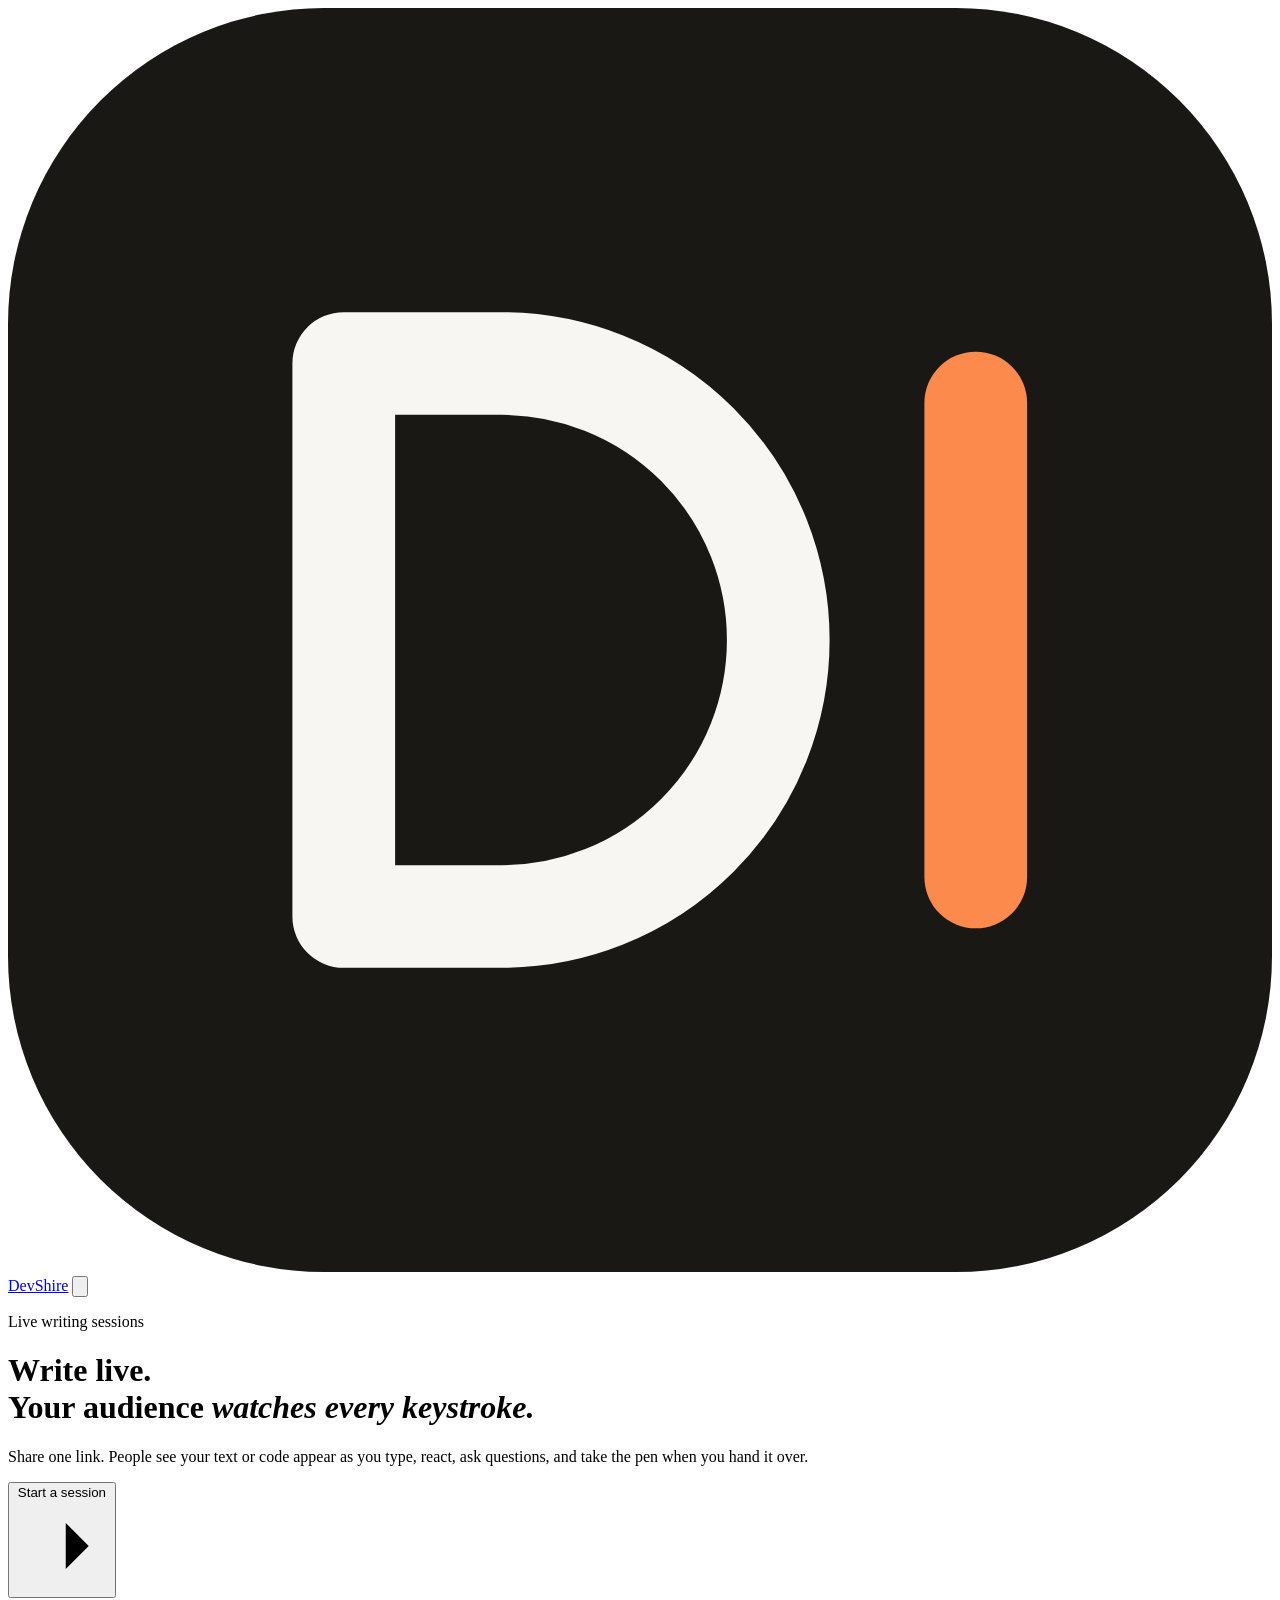
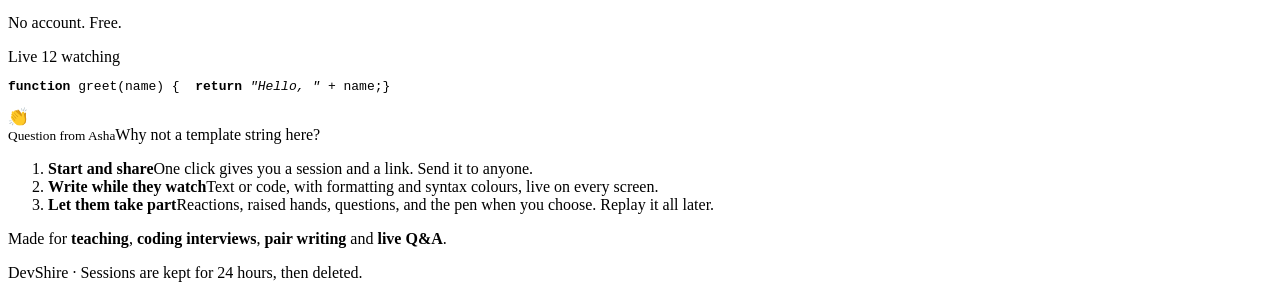
==== web/index.html @ cae8b419 "Add files via upload" ====
<!doctype html>
<html lang="en">
<head>
<meta charset="utf-8">
<meta name="viewport" content="width=device-width, initial-scale=1">
<meta name="description" content="Write live. Your audience watches every keystroke, reacts, asks questions and can take the pen.">
<meta name="google-site-verification" content="9CQpkQwvnSj2ZP2eNPQGcxoqR6ArIhFPujVZ_f4Y324">
<meta name="theme-color" content="#f7f6f2" media="(prefers-color-scheme: light)">
<meta name="theme-color" content="#090c0a" media="(prefers-color-scheme: dark)">
<title>DevShire</title>
<link rel="icon" href="/img/favicon.svg" type="image/svg+xml">
<link rel="stylesheet" href="/css/style.css">
<script src="/js/theme.js"></script>
<script type="module" src="/js/index.js"></script>
</head>
<body class="home">
<header class="bar top">
  <a class="brand" href="/"><svg class="logo" viewBox="0 0 32 32" aria-hidden="true"><rect width="32" height="32" rx="8" fill="#1a1814"/><path d="M8.5 9h4a7 7 0 0 1 0 14h-4z" fill="none" stroke="#f7f6f2" stroke-width="2.6" stroke-linejoin="round"/><path class="caret" d="M24.5 10v12" stroke="#fb8a4c" stroke-width="2.6" stroke-linecap="round"/></svg>DevShire</a>
  <span class="end"><button type="button" id="theme-toggle" class="ghost sm theme-toggle" aria-label="Dark mode" title="Toggle dark mode"><svg class="icon moon" viewBox="0 0 24 24" aria-hidden="true"><path d="M21 12.8A9 9 0 1 1 11.2 3a7 7 0 0 0 9.8 9.8z"/></svg><svg class="icon sun" viewBox="0 0 24 24" aria-hidden="true"><circle cx="12" cy="12" r="4"/><path d="M12 2v2M12 20v2M4.9 4.9l1.4 1.4M17.7 17.7l1.4 1.4M2 12h2M20 12h2M4.9 19.1l1.4-1.4M17.7 6.3l1.4-1.4"/></svg></button></span>
</header>
<main class="hero">
  <div class="hero-grid">
    <div>
      <p class="kicker">Live writing sessions</p>
      <h1>Write live.<br>Your audience <em>watches every keystroke.</em></h1>
      <p class="lead">Share one link. People see your text or code appear as you type, react, ask questions, and take the pen when you hand it over.</p>
      <div class="cta">
        <button type="button" id="start" class="primary big">Start a session
          <svg class="icon" viewBox="0 0 24 24" aria-hidden="true"><path d="M5 12h14M13 6l6 6-6 6"/></svg></button>
        <p class="muted small">No account. Free.</p>
        <p id="error" class="notice" hidden></p>
      </div>
    </div>

    <div class="card demo" aria-hidden="true">
      <div class="doc-head">
        <span class="dots"><i></i><i></i><i></i></span>
        <span class="pill status" data-state="live">Live</span>
        <span class="muted small end">12 watching</span>
      </div>
      <pre class="demo-text"><span class="l1"><b>function</b> greet(name) {</span><span class="l2">  <b>return</b> <i>"Hello, "</i> + name;</span><span class="l3">}</span></pre>
      <span class="demo-react">👏</span>
      <div class="card demo-ask"><small>Question from Asha</small>Why not a template string here?</div>
    </div>
  </div>

  <ol class="steps">
    <li><strong>Start and share</strong><span>One click gives you a session and a link. Send it to anyone.</span></li>
    <li><strong>Write while they watch</strong><span>Text or code, with formatting and syntax colours, live on every screen.</span></li>
    <li><strong>Let them take part</strong><span>Reactions, raised hands, questions, and the pen when you choose. Replay it all later.</span></li>
  </ol>
  <p class="uses">Made for <strong>teaching</strong>, <strong>coding interviews</strong>, <strong>pair writing</strong> and <strong>live Q&amp;A</strong>.</p>
</main>
<footer class="foot">DevShire · Sessions are kept for 24 hours, then deleted.</footer>
</body>
</html>
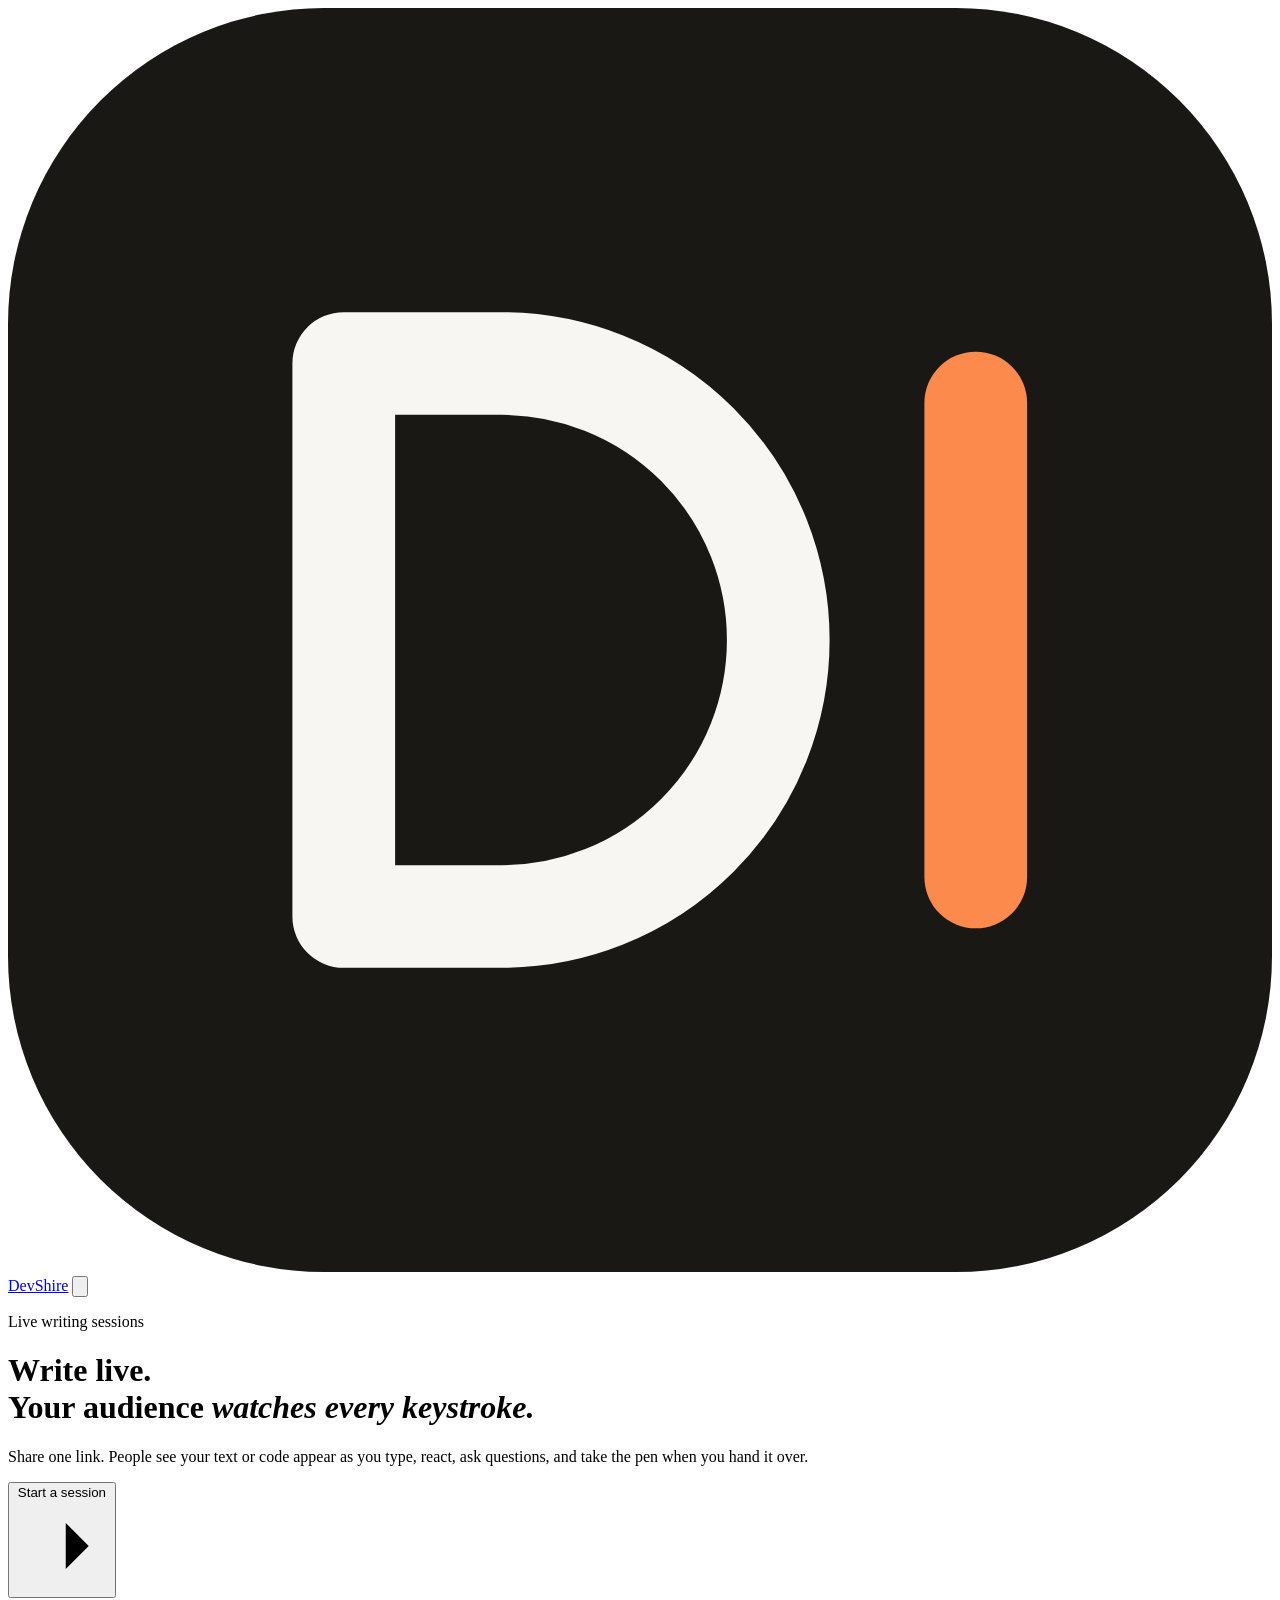
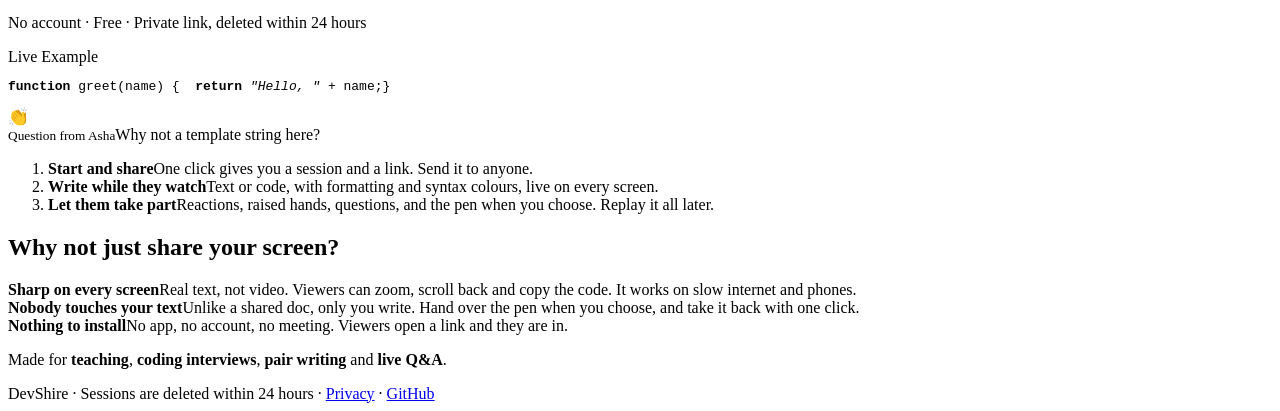
==== commit 1bc2e8ff: "Add files via upload" ====
--- a/web/index.html
+++ b/web/index.html
@@ -3,12 +3,24 @@
 <head>
 <meta charset="utf-8">
 <meta name="viewport" content="width=device-width, initial-scale=1">
-<meta name="description" content="Write live. Your audience watches every keystroke, reacts, asks questions and can take the pen.">
+<meta name="description" content="Share code or text live with one link. Your audience watches every keystroke, reacts, asks questions and can take the pen. Free, no sign-up.">
 <meta name="google-site-verification" content="9CQpkQwvnSj2ZP2eNPQGcxoqR6ArIhFPujVZ_f4Y324">
+<meta name="google-site-verification" content="561VBLpbBo4Ey68nZXJEZkWn-GkQYDpx6lMUKb-U8o8">
 <meta name="theme-color" content="#f7f6f2" media="(prefers-color-scheme: light)">
 <meta name="theme-color" content="#090c0a" media="(prefers-color-scheme: dark)">
-<title>DevShire</title>
-<link rel="icon" href="/img/favicon.svg" type="image/svg+xml">
+<title>DevShire – Live code and text sharing in real time</title>
+<link rel="canonical" href="https://devshire.in/">
+<meta property="og:title" content="DevShire – Live code and text sharing">
+<meta property="og:description" content="Share a link and your audience watches you write code or text live. Free, no sign-up.">
+<meta property="og:url" content="https://devshire.in/">
+<meta property="og:type" content="website">
+<meta property="og:image" content="https://devshire.in/img/og.png">
+<meta property="og:image:width" content="1200">
+<meta property="og:image:height" content="630">
+<meta property="og:image:alt" content="DevShire: Write live. Your audience watches every keystroke.">
+<meta name="twitter:card" content="summary_large_image">
+<script type="application/ld+json">{"@context":"https://schema.org","@type":"WebApplication","name":"DevShire","url":"https://devshire.in/","description":"Share code or text live with one link. Your audience watches every keystroke, reacts, asks questions and can take the pen.","applicationCategory":"DeveloperApplication","operatingSystem":"Any (web browser)","browserRequirements":"Requires JavaScript","isAccessibleForFree":true,"offers":{"@type":"Offer","price":"0","priceCurrency":"USD"}}</script>
+<link rel="icon" href="/img/favicon.svg?v=4" type="image/svg+xml">
 <link rel="stylesheet" href="/css/style.css">
 <script src="/js/theme.js"></script>
 <script type="module" src="/js/index.js"></script>
@@ -27,7 +39,7 @@
       <div class="cta">
         <button type="button" id="start" class="primary big">Start a session
           <svg class="icon" viewBox="0 0 24 24" aria-hidden="true"><path d="M5 12h14M13 6l6 6-6 6"/></svg></button>
-        <p class="muted small">No account. Free.</p>
+        <p class="muted small">No account · Free · Private link, deleted within 24 hours</p>
         <p id="error" class="notice" hidden></p>
       </div>
     </div>
@@ -36,7 +48,7 @@
       <div class="doc-head">
         <span class="dots"><i></i><i></i><i></i></span>
         <span class="pill status" data-state="live">Live</span>
-        <span class="muted small end">12 watching</span>
+        <span class="muted small end">Example</span>
       </div>
       <pre class="demo-text"><span class="l1"><b>function</b> greet(name) {</span><span class="l2">  <b>return</b> <i>"Hello, "</i> + name;</span><span class="l3">}</span></pre>
       <span class="demo-react">👏</span>
@@ -49,8 +61,16 @@
     <li><strong>Write while they watch</strong><span>Text or code, with formatting and syntax colours, live on every screen.</span></li>
     <li><strong>Let them take part</strong><span>Reactions, raised hands, questions, and the pen when you choose. Replay it all later.</span></li>
   </ol>
+  <section class="why" aria-labelledby="why-title">
+    <h2 id="why-title">Why not just share your screen?</h2>
+    <div class="why-grid">
+      <div><strong>Sharp on every screen</strong><span>Real text, not video. Viewers can zoom, scroll back and copy the code. It works on slow internet and phones.</span></div>
+      <div><strong>Nobody touches your text</strong><span>Unlike a shared doc, only you write. Hand over the pen when you choose, and take it back with one click.</span></div>
+      <div><strong>Nothing to install</strong><span>No app, no account, no meeting. Viewers open a link and they are in.</span></div>
+    </div>
+  </section>
   <p class="uses">Made for <strong>teaching</strong>, <strong>coding interviews</strong>, <strong>pair writing</strong> and <strong>live Q&amp;A</strong>.</p>
 </main>
-<footer class="foot">DevShire · Sessions are kept for 24 hours, then deleted.</footer>
+<footer class="foot">DevShire · Sessions are deleted within 24 hours · <a href="/privacy">Privacy</a> · <a href="https://github.com/GaneshBalki/livetype">GitHub</a></footer>
 </body>
 </html>
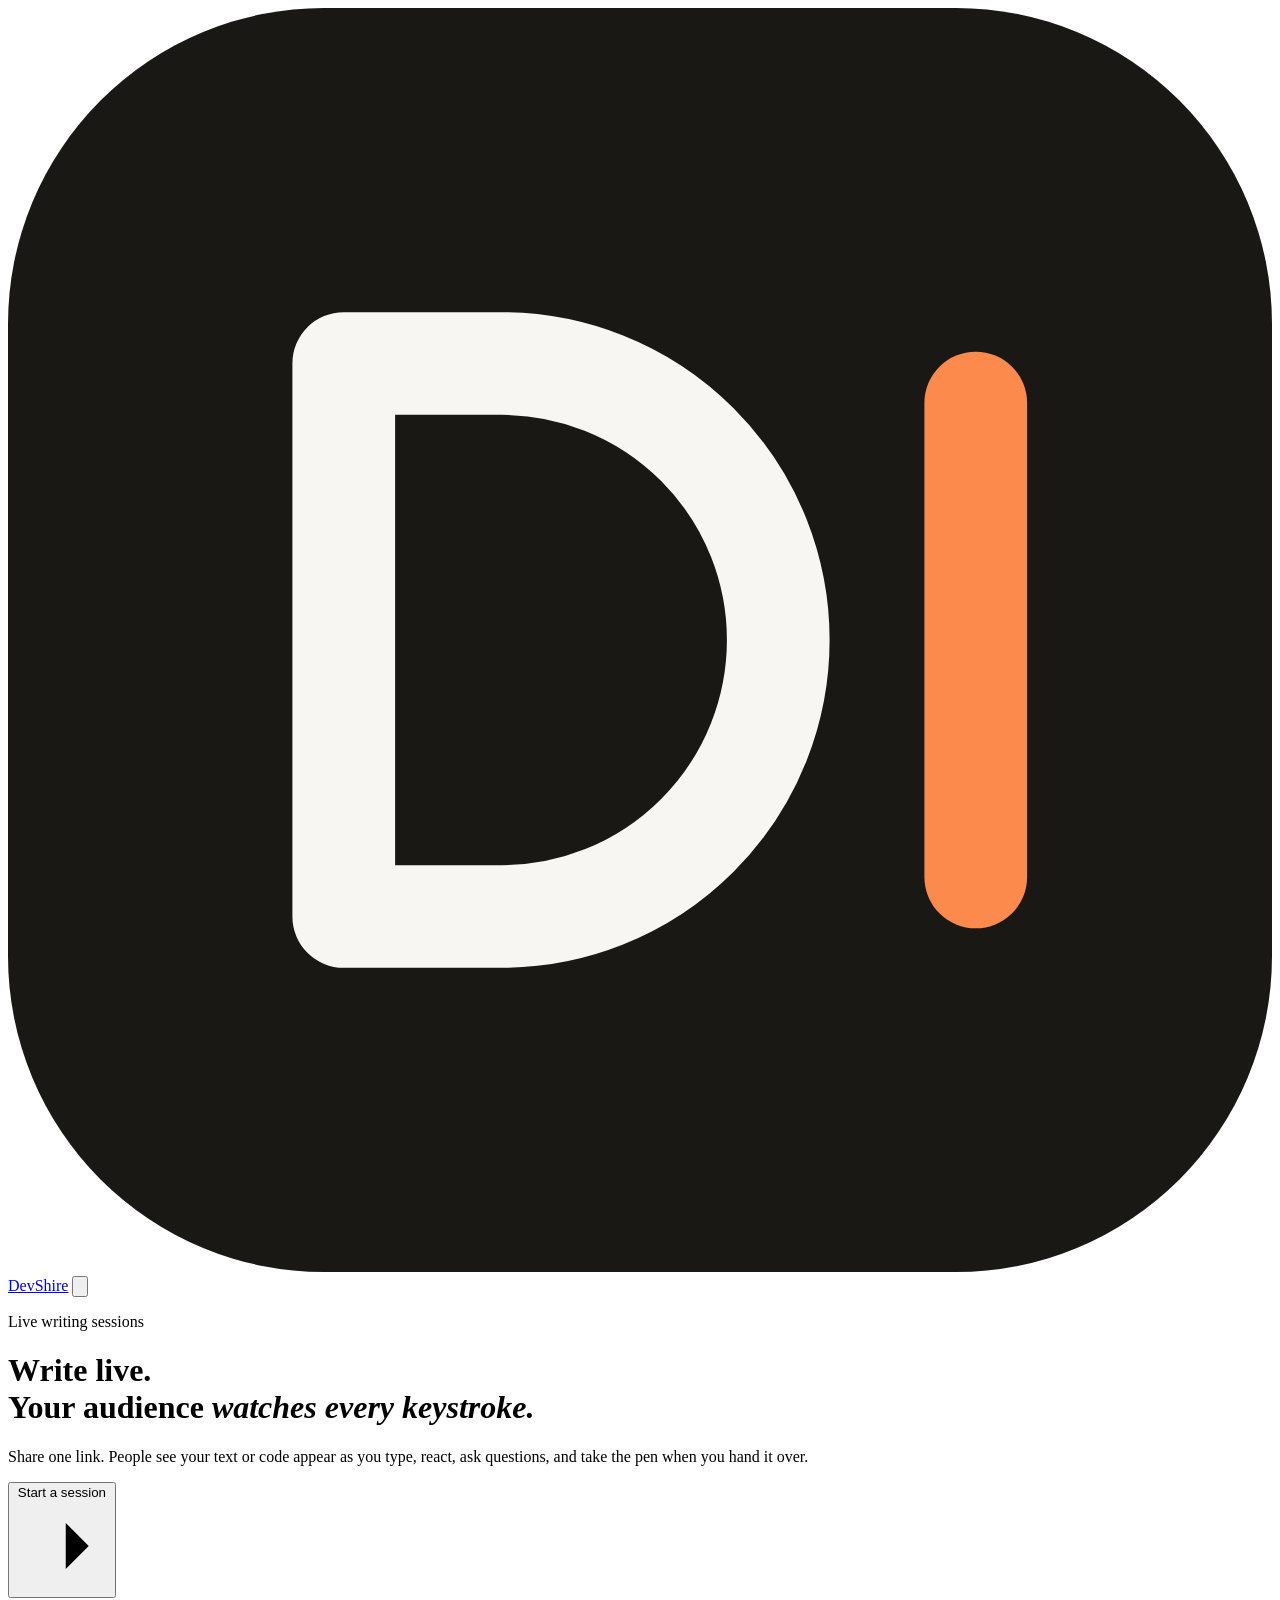
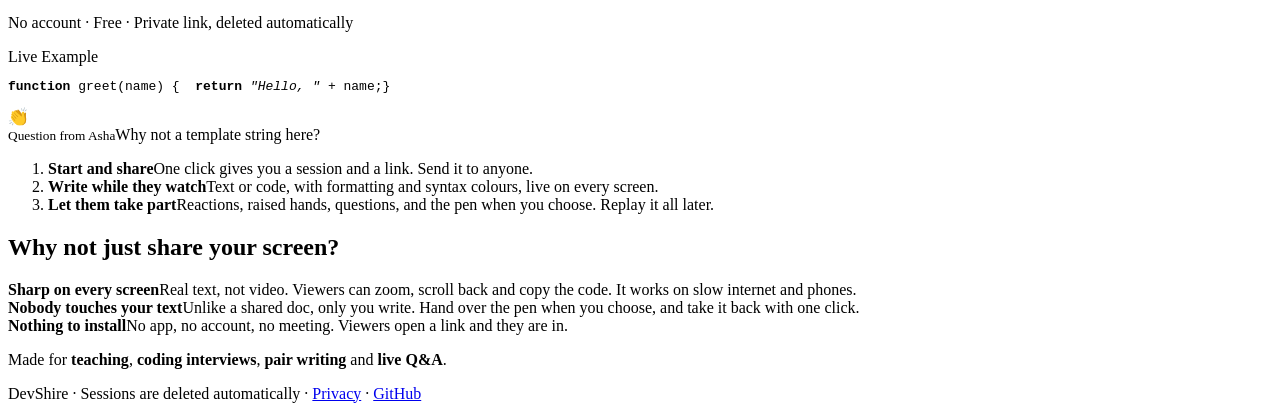
==== commit d6e4d720: "Add files via upload" ====
--- a/web/index.html
+++ b/web/index.html
@@ -39,7 +39,7 @@
       <div class="cta">
         <button type="button" id="start" class="primary big">Start a session
           <svg class="icon" viewBox="0 0 24 24" aria-hidden="true"><path d="M5 12h14M13 6l6 6-6 6"/></svg></button>
-        <p class="muted small">No account · Free · Private link, deleted within 24 hours</p>
+        <p class="muted small">No account · Free · Private link, deleted automatically</p>
         <p id="error" class="notice" hidden></p>
       </div>
     </div>
@@ -71,6 +71,6 @@
   </section>
   <p class="uses">Made for <strong>teaching</strong>, <strong>coding interviews</strong>, <strong>pair writing</strong> and <strong>live Q&amp;A</strong>.</p>
 </main>
-<footer class="foot">DevShire · Sessions are deleted within 24 hours · <a href="/privacy">Privacy</a> · <a href="https://github.com/GaneshBalki/livetype">GitHub</a></footer>
+<footer class="foot">DevShire · Sessions are deleted automatically · <a href="/privacy">Privacy</a> · <a href="https://github.com/GaneshBalki/livetype">GitHub</a></footer>
 </body>
 </html>
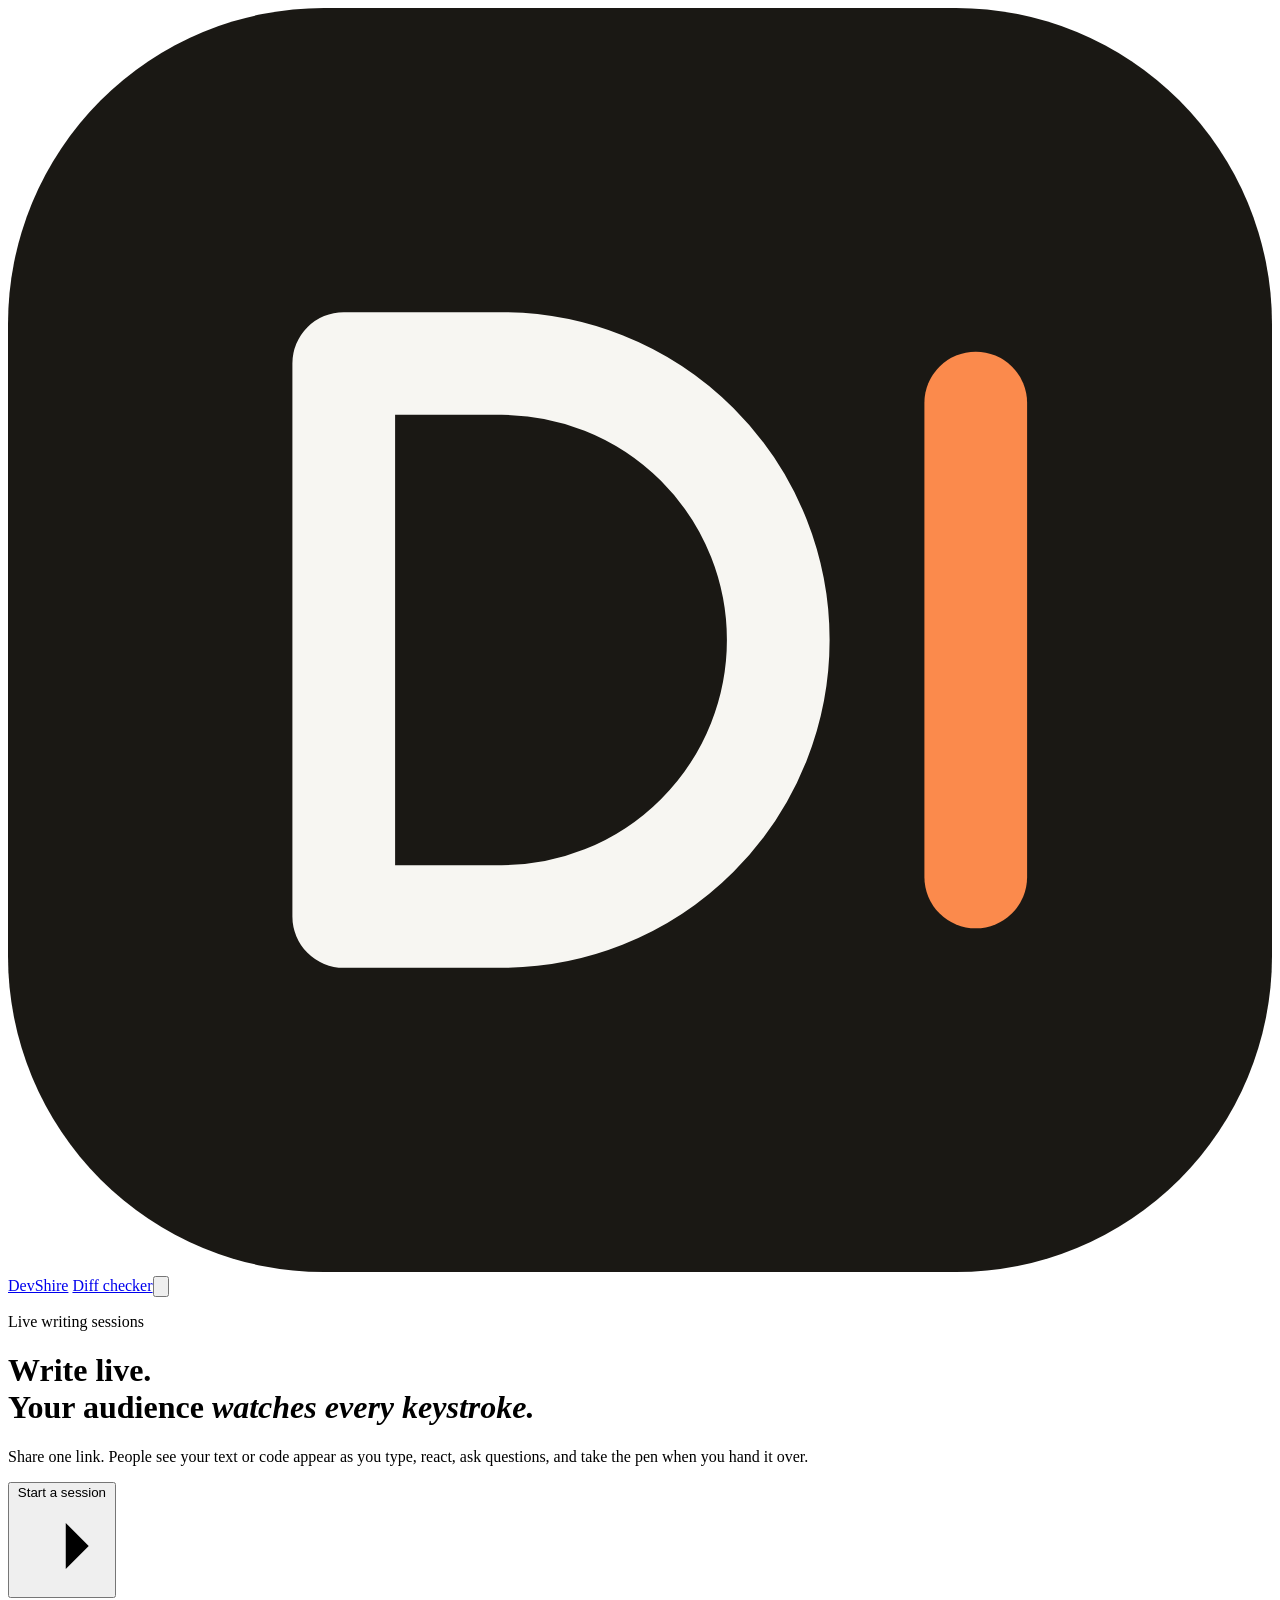
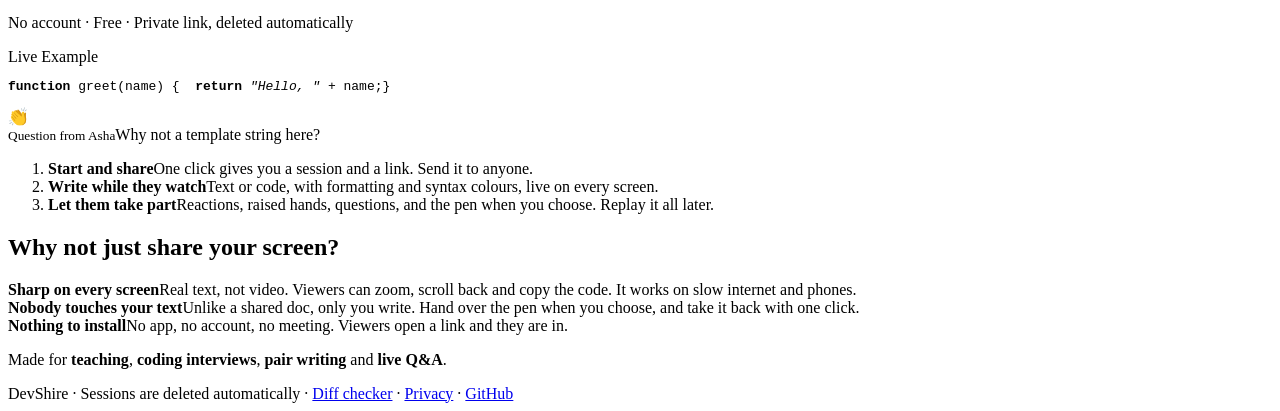
==== commit 458d992b: "Add files via upload" ====
--- a/web/index.html
+++ b/web/index.html
@@ -28,7 +28,7 @@
 <body class="home">
 <header class="bar top">
   <a class="brand" href="/"><svg class="logo" viewBox="0 0 32 32" aria-hidden="true"><rect width="32" height="32" rx="8" fill="#1a1814"/><path d="M8.5 9h4a7 7 0 0 1 0 14h-4z" fill="none" stroke="#f7f6f2" stroke-width="2.6" stroke-linejoin="round"/><path class="caret" d="M24.5 10v12" stroke="#fb8a4c" stroke-width="2.6" stroke-linecap="round"/></svg>DevShire</a>
-  <span class="end"><button type="button" id="theme-toggle" class="ghost sm theme-toggle" aria-label="Dark mode" title="Toggle dark mode"><svg class="icon moon" viewBox="0 0 24 24" aria-hidden="true"><path d="M21 12.8A9 9 0 1 1 11.2 3a7 7 0 0 0 9.8 9.8z"/></svg><svg class="icon sun" viewBox="0 0 24 24" aria-hidden="true"><circle cx="12" cy="12" r="4"/><path d="M12 2v2M12 20v2M4.9 4.9l1.4 1.4M17.7 17.7l1.4 1.4M2 12h2M20 12h2M4.9 19.1l1.4-1.4M17.7 6.3l1.4-1.4"/></svg></button></span>
+  <span class="end"><a class="nav-link" href="/diff">Diff checker</a><button type="button" id="theme-toggle" class="ghost sm theme-toggle" aria-label="Dark mode" title="Toggle dark mode"><svg class="icon moon" viewBox="0 0 24 24" aria-hidden="true"><path d="M21 12.8A9 9 0 1 1 11.2 3a7 7 0 0 0 9.8 9.8z"/></svg><svg class="icon sun" viewBox="0 0 24 24" aria-hidden="true"><circle cx="12" cy="12" r="4"/><path d="M12 2v2M12 20v2M4.9 4.9l1.4 1.4M17.7 17.7l1.4 1.4M2 12h2M20 12h2M4.9 19.1l1.4-1.4M17.7 6.3l1.4-1.4"/></svg></button></span>
 </header>
 <main class="hero">
   <div class="hero-grid">
@@ -71,6 +71,6 @@
   </section>
   <p class="uses">Made for <strong>teaching</strong>, <strong>coding interviews</strong>, <strong>pair writing</strong> and <strong>live Q&amp;A</strong>.</p>
 </main>
-<footer class="foot">DevShire · Sessions are deleted automatically · <a href="/privacy">Privacy</a> · <a href="https://github.com/GaneshBalki/livetype">GitHub</a></footer>
+<footer class="foot">DevShire · Sessions are deleted automatically · <a href="/diff">Diff checker</a> · <a href="/privacy">Privacy</a> · <a href="https://github.com/GaneshBalki/livetype">GitHub</a></footer>
 </body>
 </html>
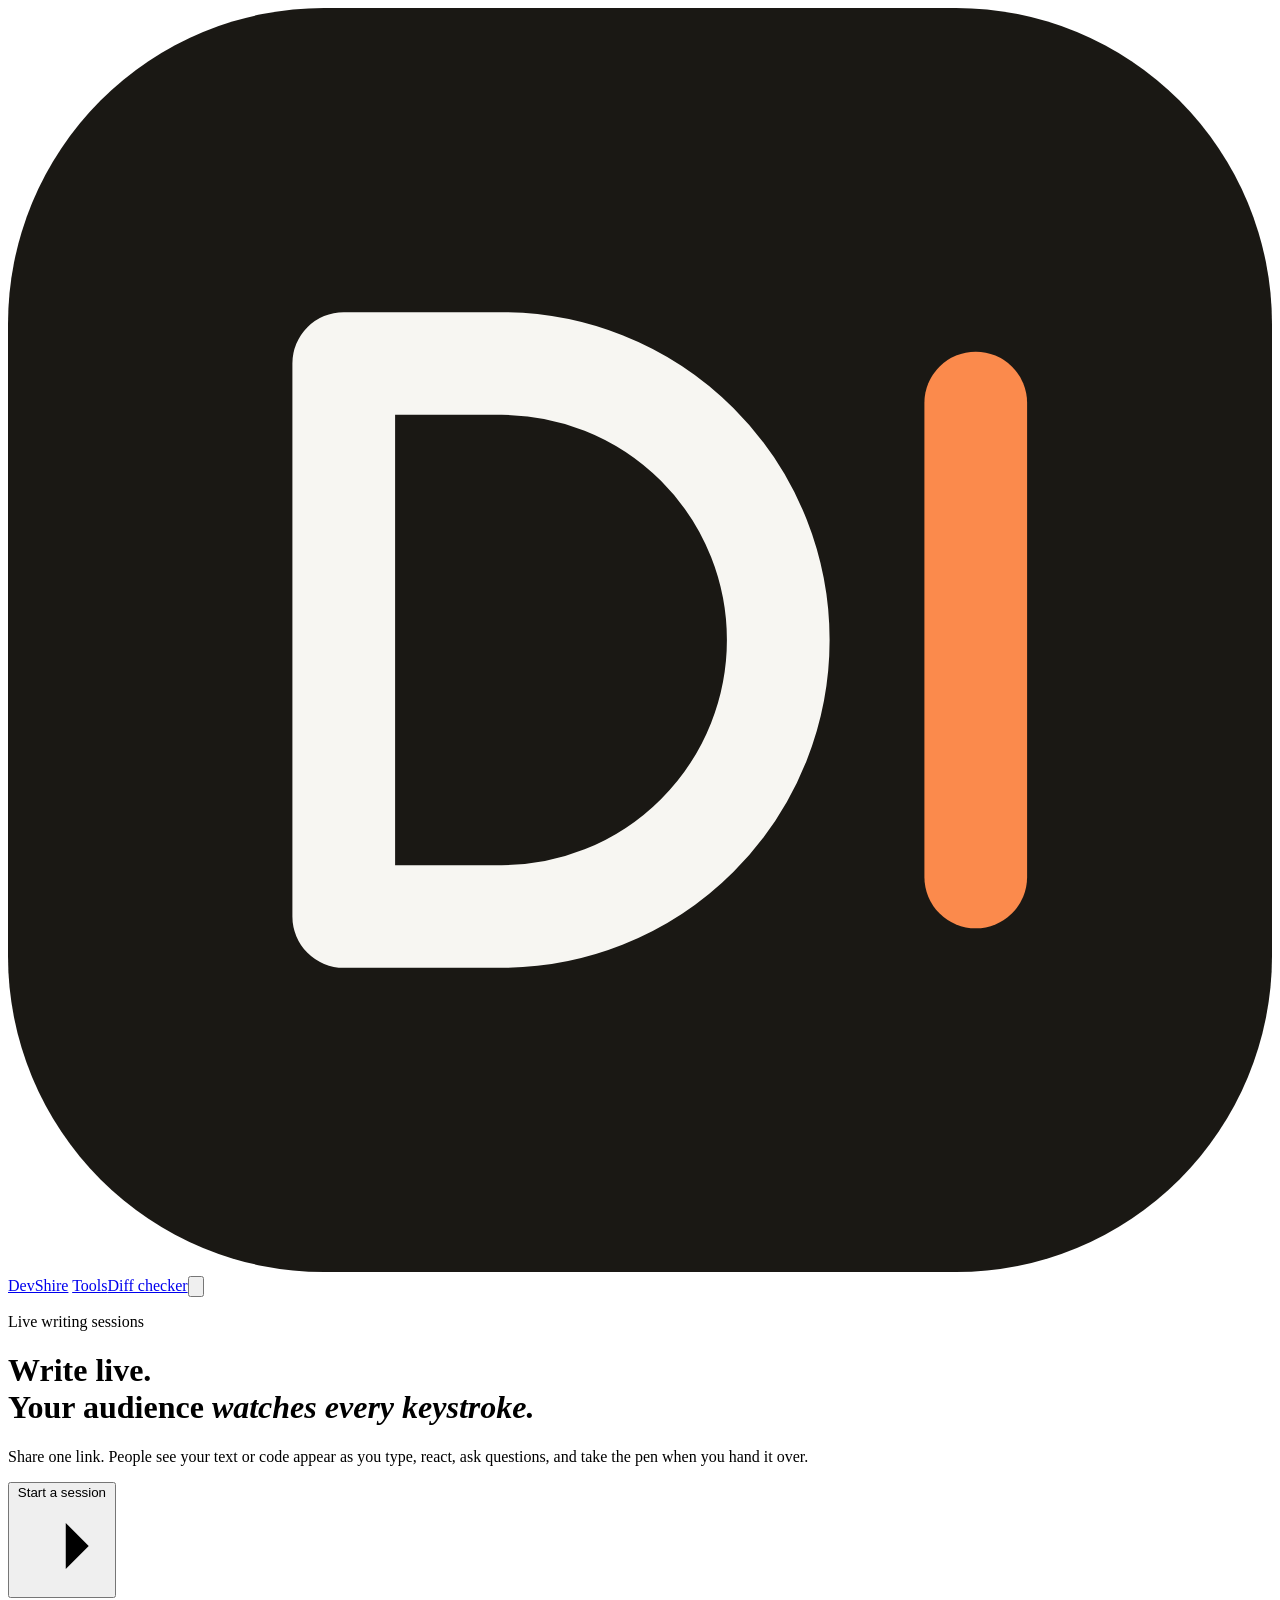
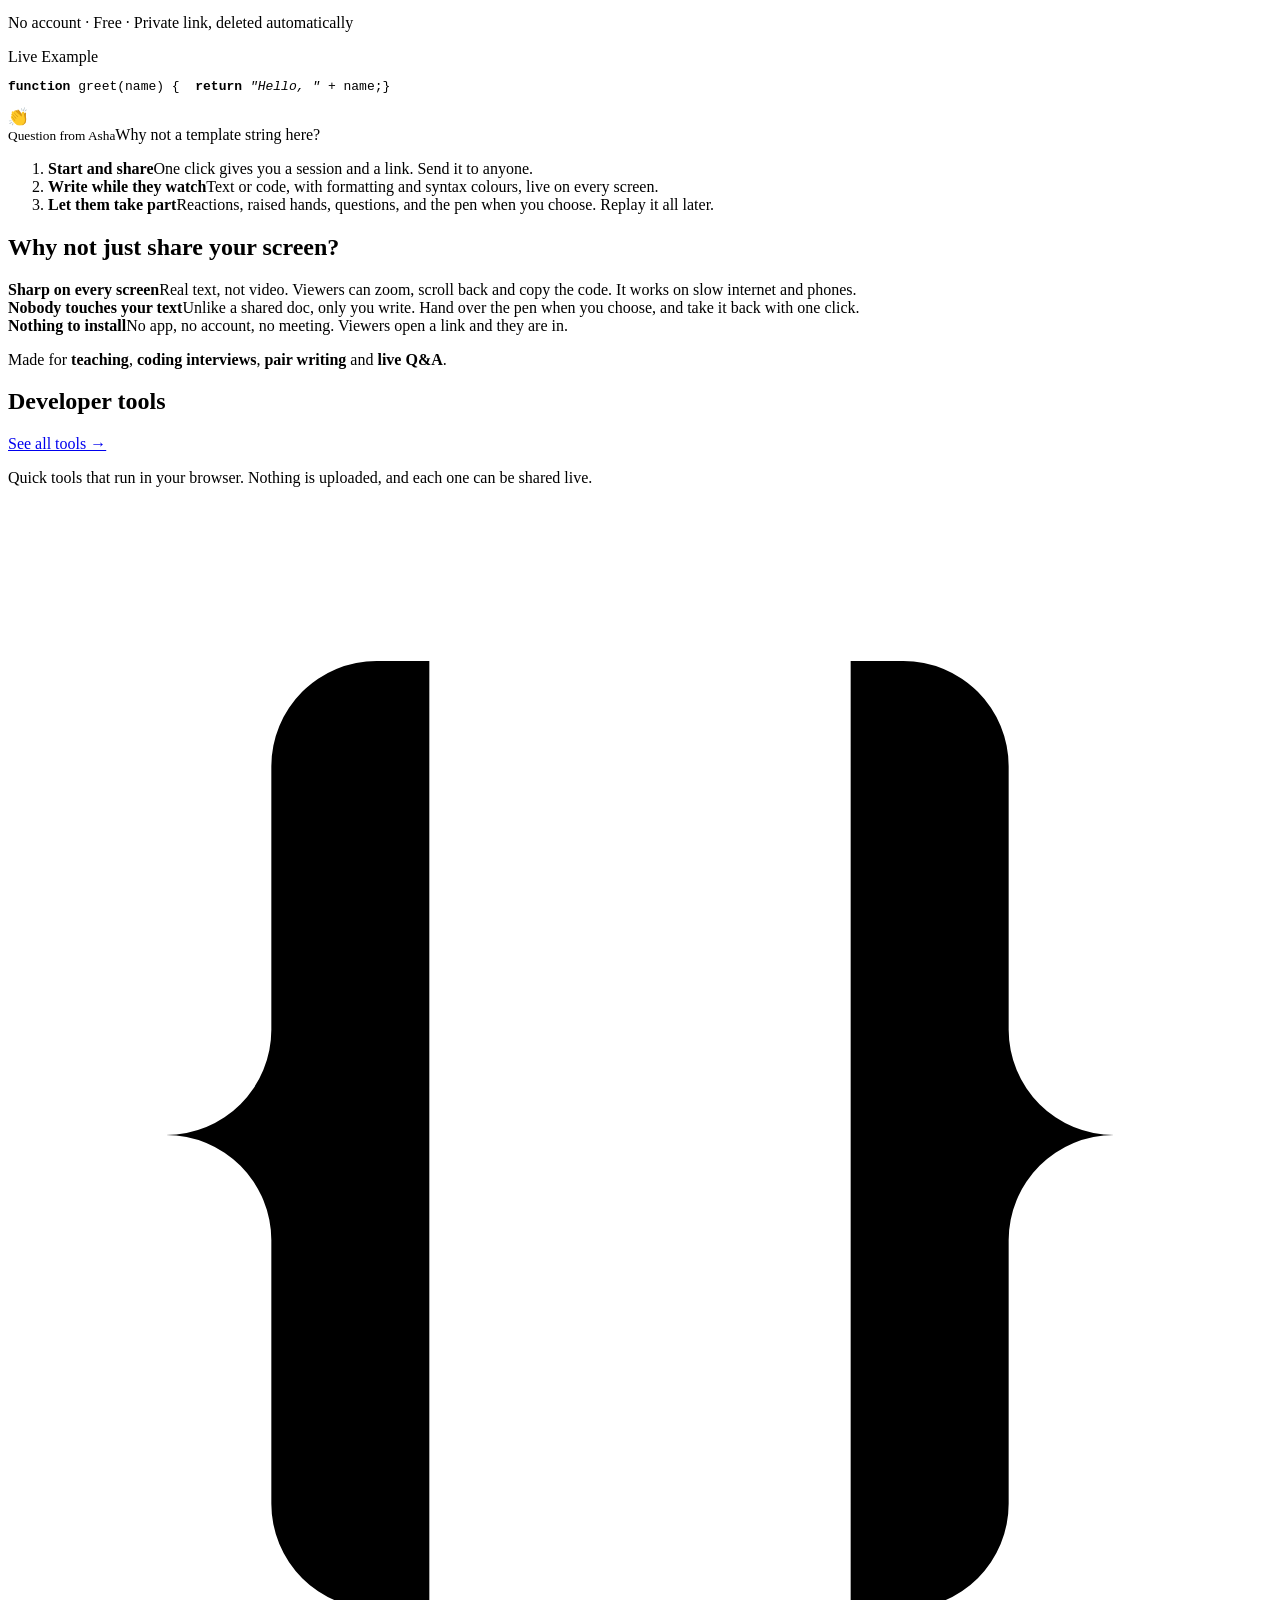
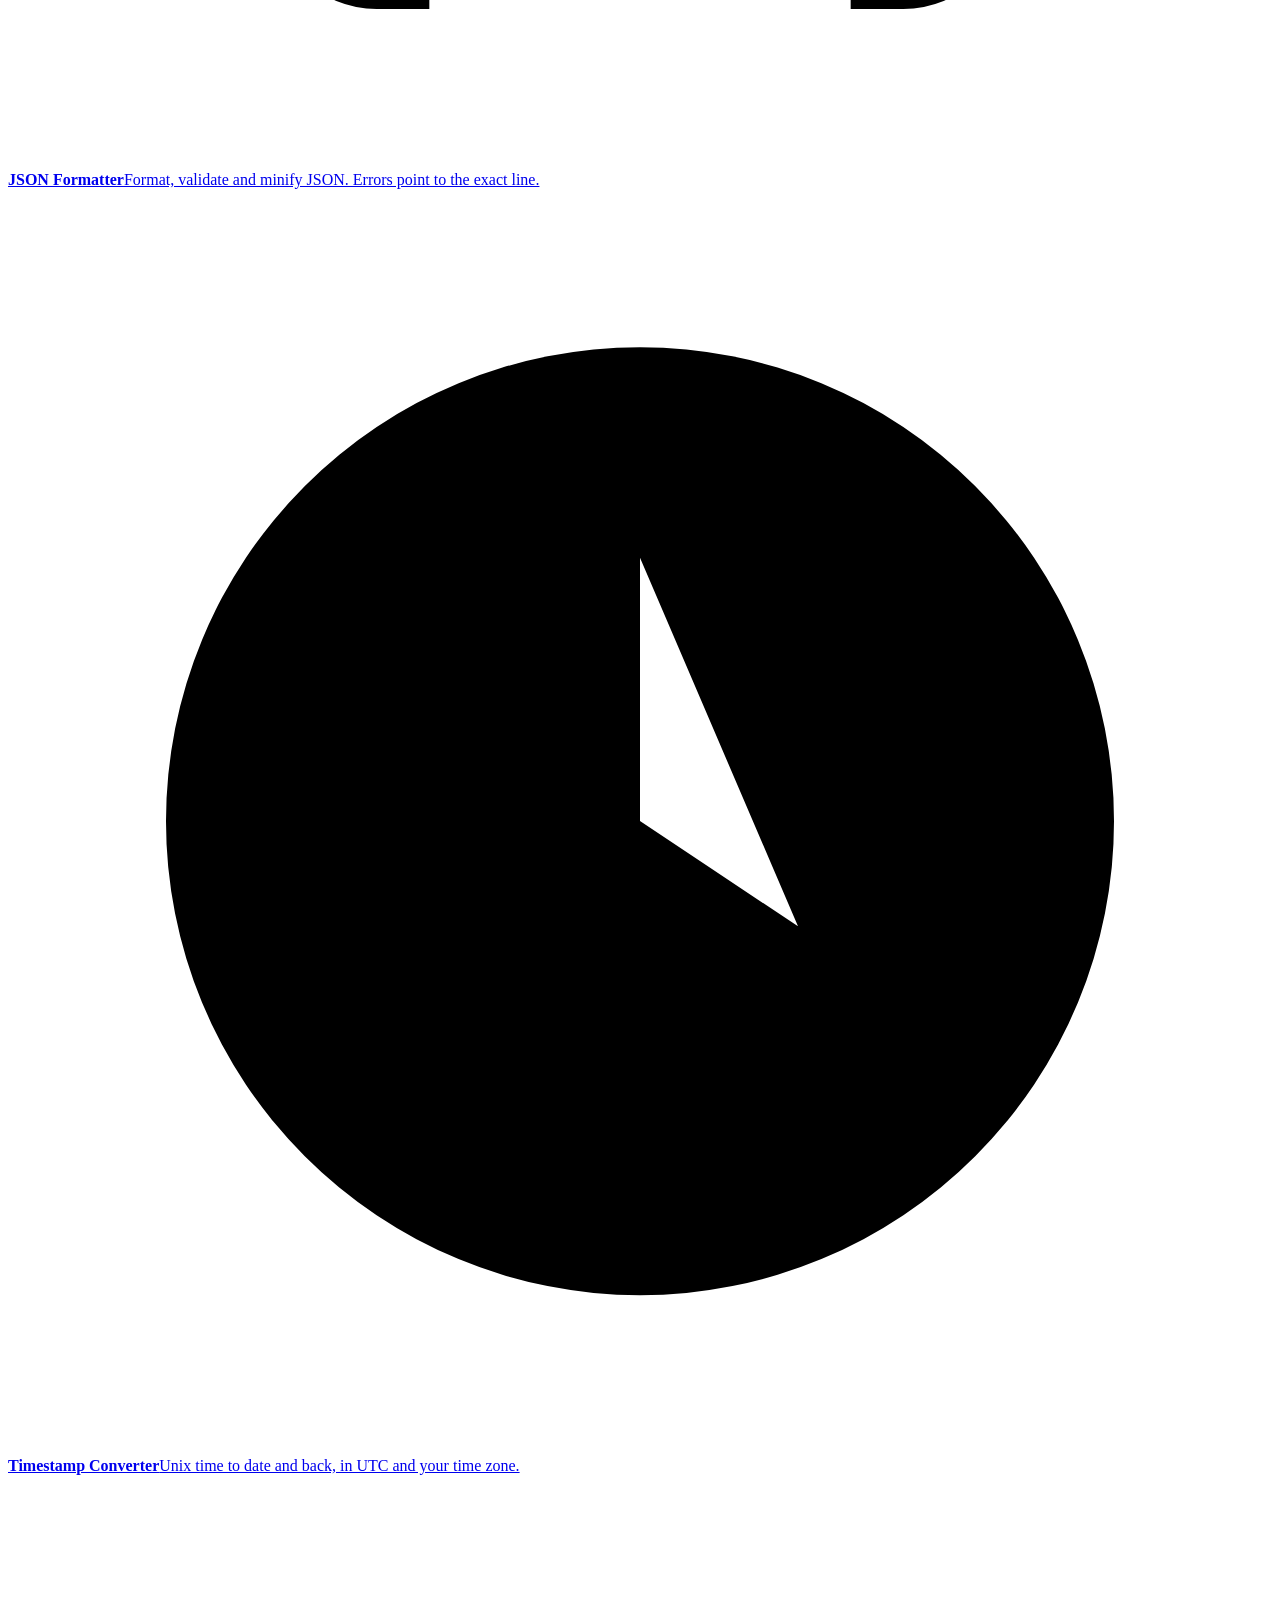
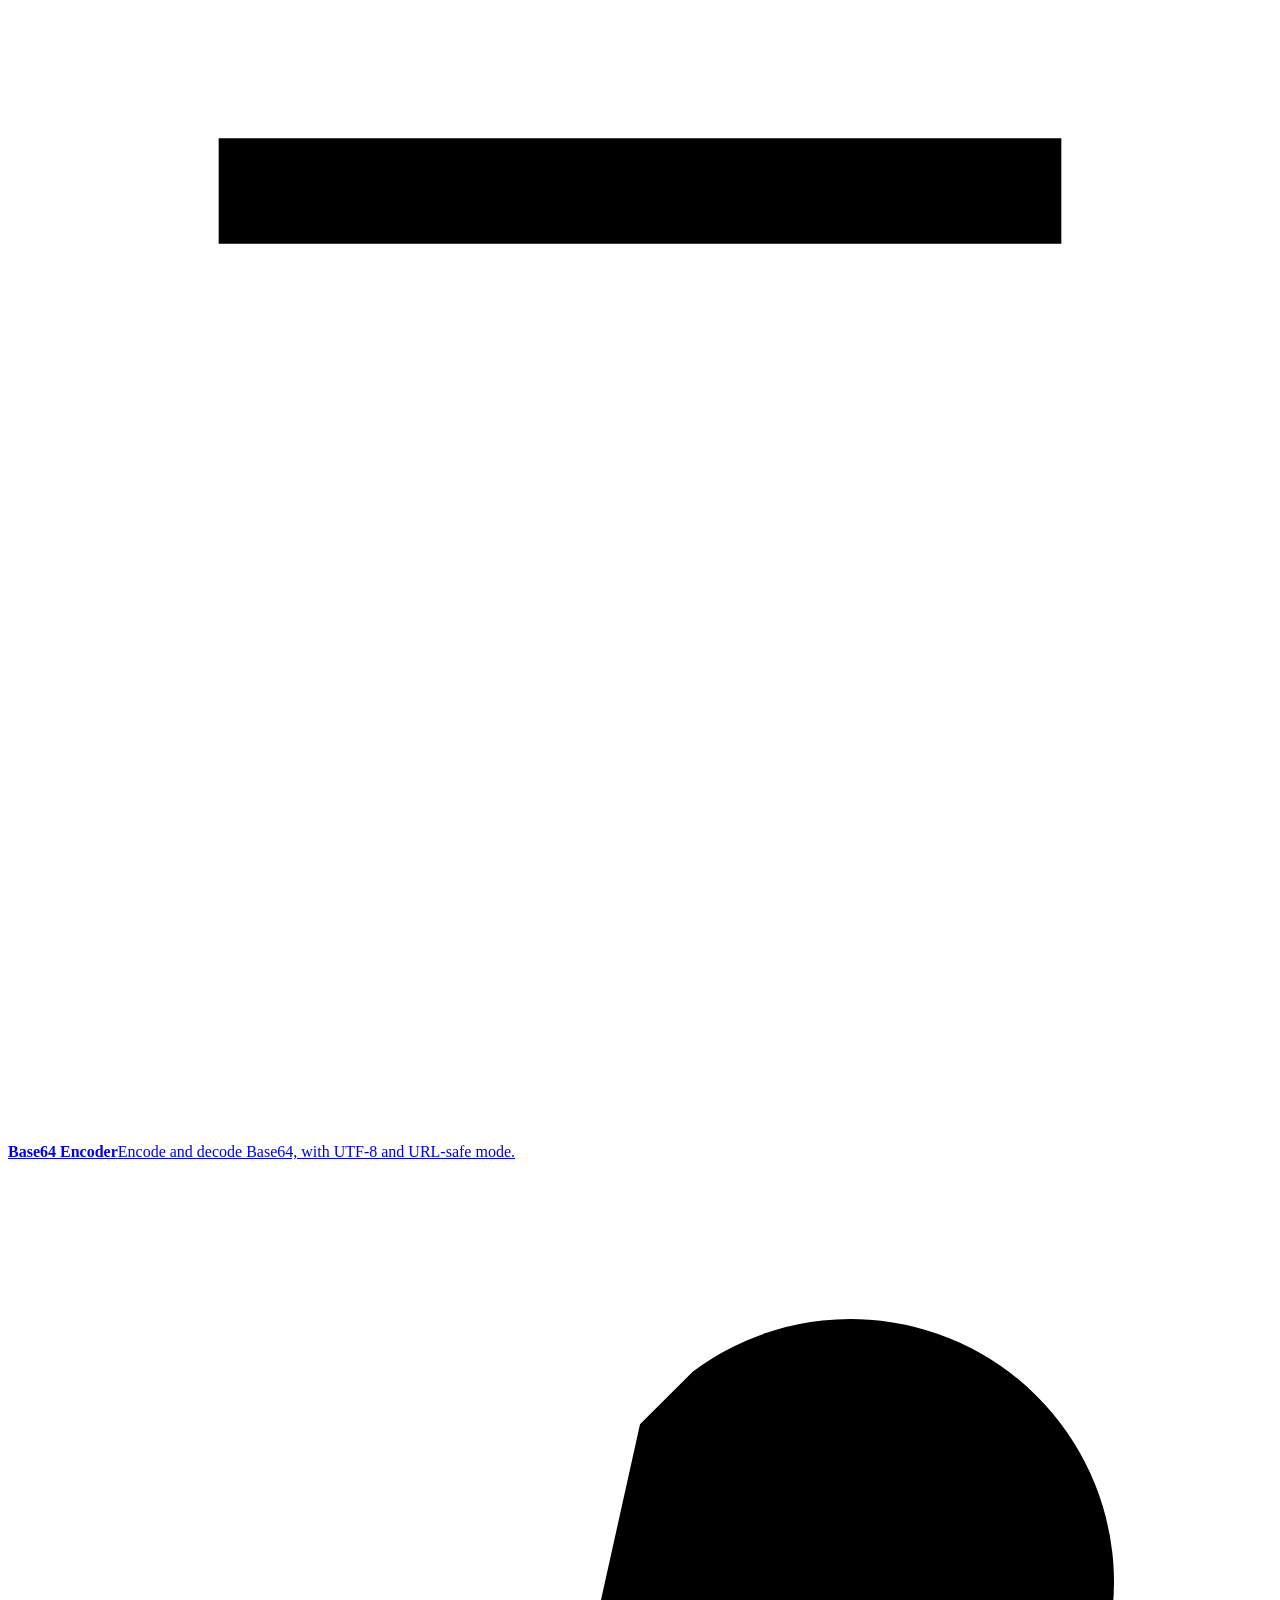
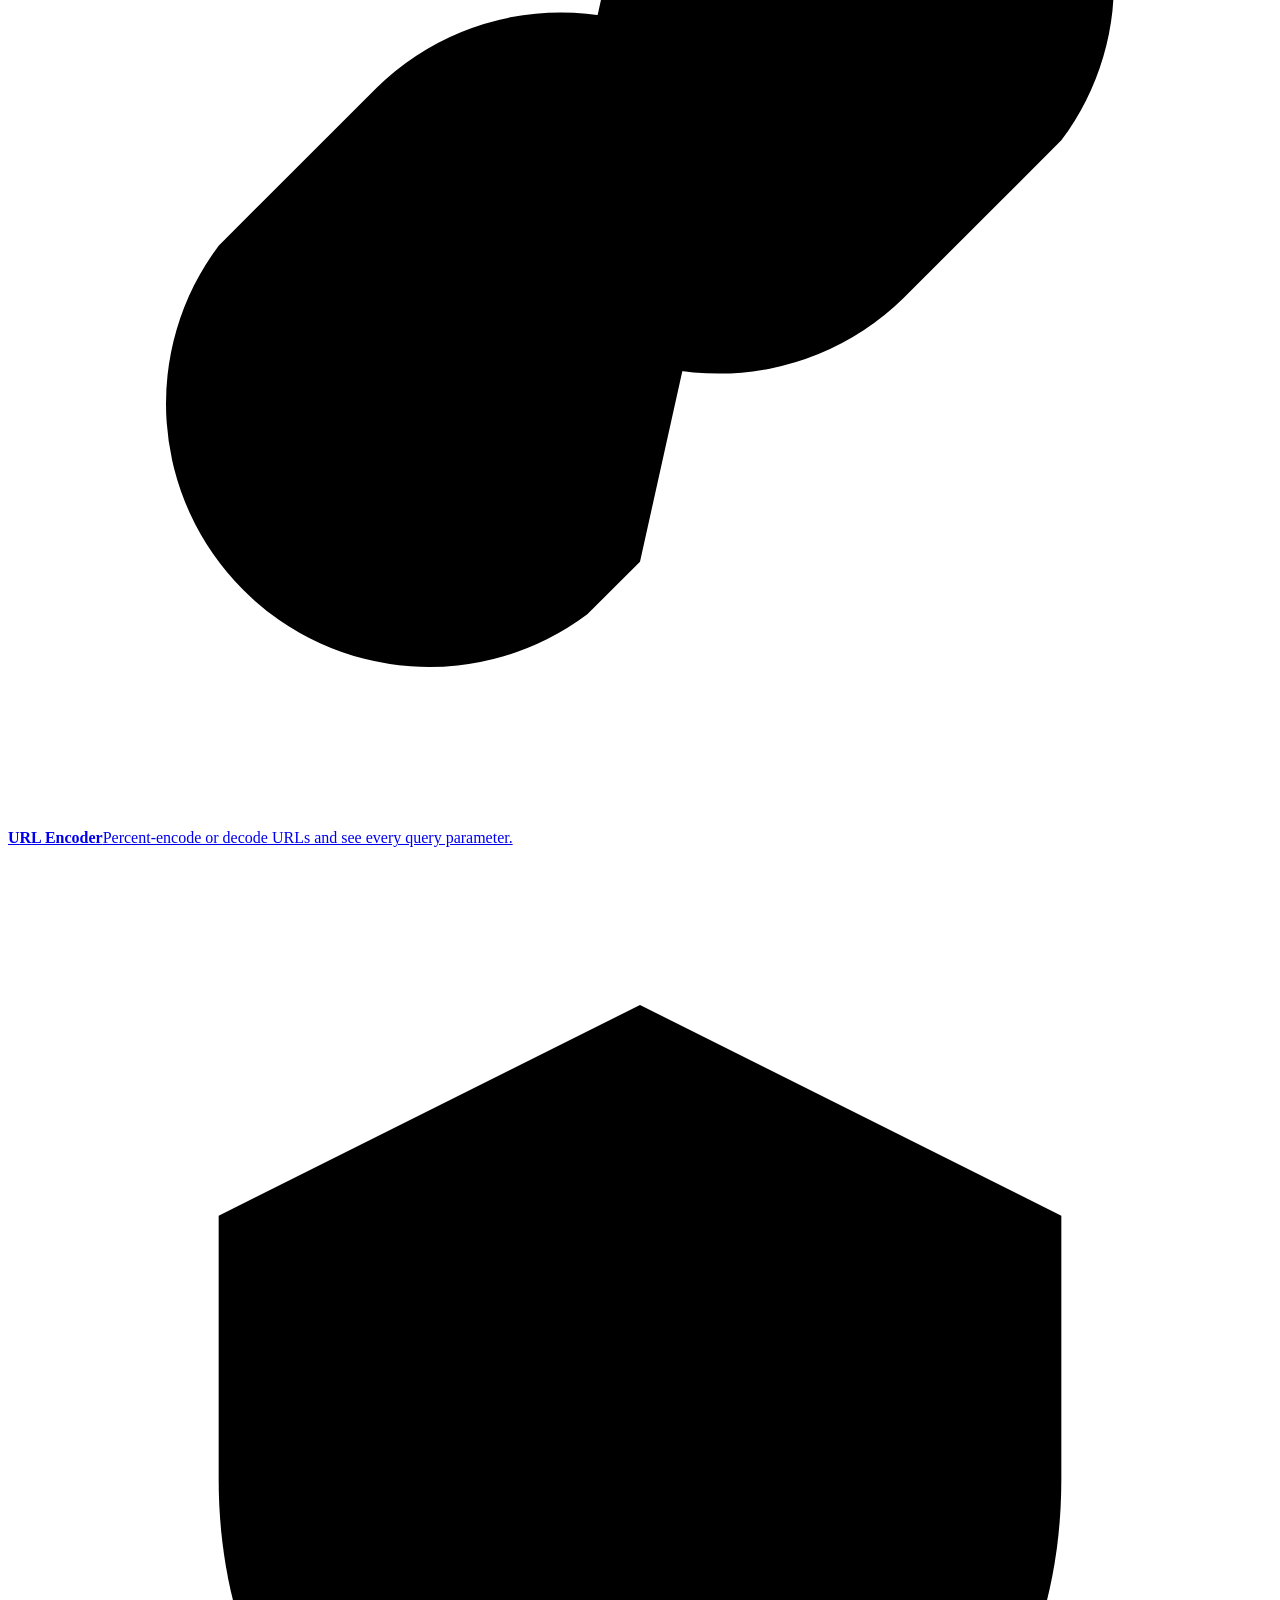
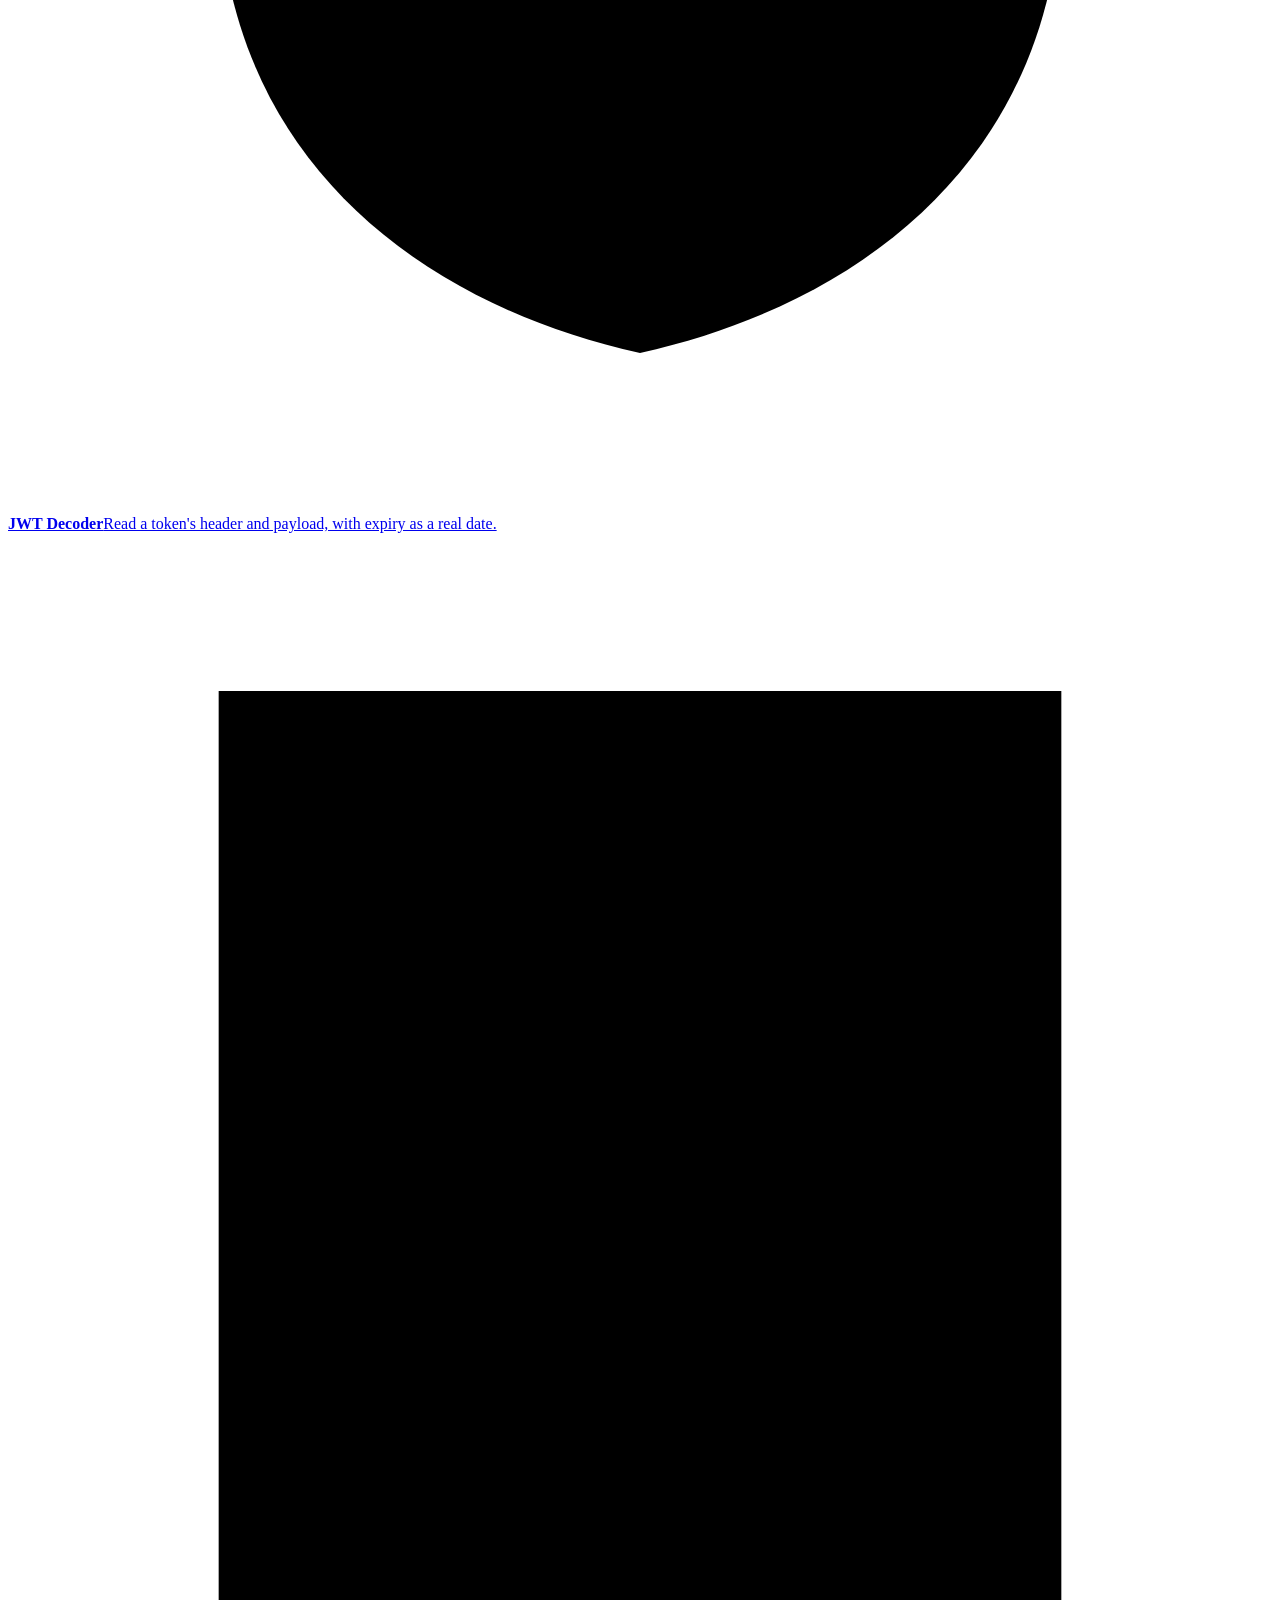
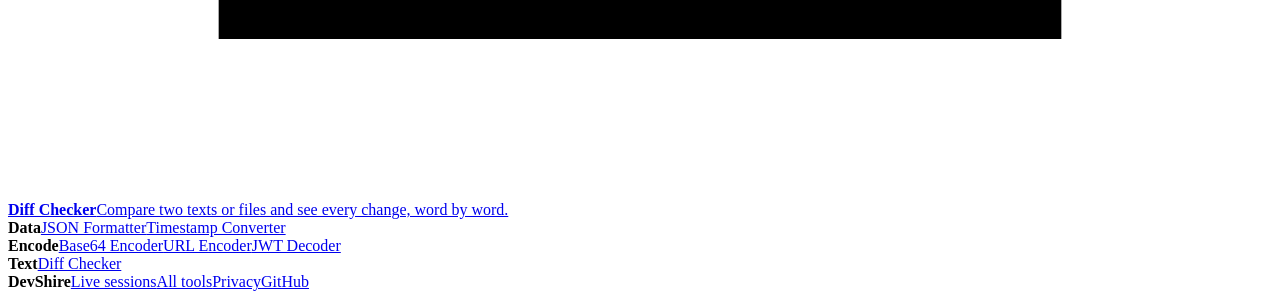
==== commit edc4cb1a: "Add files via upload" ====
--- a/web/index.html
+++ b/web/index.html
@@ -28,7 +28,7 @@
 <body class="home">
 <header class="bar top">
   <a class="brand" href="/"><svg class="logo" viewBox="0 0 32 32" aria-hidden="true"><rect width="32" height="32" rx="8" fill="#1a1814"/><path d="M8.5 9h4a7 7 0 0 1 0 14h-4z" fill="none" stroke="#f7f6f2" stroke-width="2.6" stroke-linejoin="round"/><path class="caret" d="M24.5 10v12" stroke="#fb8a4c" stroke-width="2.6" stroke-linecap="round"/></svg>DevShire</a>
-  <span class="end"><a class="nav-link" href="/diff">Diff checker</a><button type="button" id="theme-toggle" class="ghost sm theme-toggle" aria-label="Dark mode" title="Toggle dark mode"><svg class="icon moon" viewBox="0 0 24 24" aria-hidden="true"><path d="M21 12.8A9 9 0 1 1 11.2 3a7 7 0 0 0 9.8 9.8z"/></svg><svg class="icon sun" viewBox="0 0 24 24" aria-hidden="true"><circle cx="12" cy="12" r="4"/><path d="M12 2v2M12 20v2M4.9 4.9l1.4 1.4M17.7 17.7l1.4 1.4M2 12h2M20 12h2M4.9 19.1l1.4-1.4M17.7 6.3l1.4-1.4"/></svg></button></span>
+  <span class="end"><a class="nav-link" href="/tools">Tools</a><a class="nav-link" href="/diff">Diff checker</a><button type="button" id="theme-toggle" class="ghost sm theme-toggle" aria-label="Dark mode" title="Toggle dark mode"><svg class="icon moon" viewBox="0 0 24 24" aria-hidden="true"><path d="M21 12.8A9 9 0 1 1 11.2 3a7 7 0 0 0 9.8 9.8z"/></svg><svg class="icon sun" viewBox="0 0 24 24" aria-hidden="true"><circle cx="12" cy="12" r="4"/><path d="M12 2v2M12 20v2M4.9 4.9l1.4 1.4M17.7 17.7l1.4 1.4M2 12h2M20 12h2M4.9 19.1l1.4-1.4M17.7 6.3l1.4-1.4"/></svg></button></span>
 </header>
 <main class="hero">
   <div class="hero-grid">
@@ -70,7 +70,15 @@
     </div>
   </section>
   <p class="uses">Made for <strong>teaching</strong>, <strong>coding interviews</strong>, <strong>pair writing</strong> and <strong>live Q&amp;A</strong>.</p>
+  <section class="home-tools">
+    <div class="home-tools-head"><h2>Developer tools</h2><a href="/tools">See all tools →</a></div>
+    <p class="muted">Quick tools that run in your browser. Nothing is uploaded, and each one can be shared live.</p>
+    <div class="tl-cards"><a class="tl-card" href="/tools/json"><span class="tl-ico"><svg class="icon" viewBox="0 0 24 24" aria-hidden="true"><path d="M8 3H7a2 2 0 0 0-2 2v5a2 2 0 0 1-2 2 2 2 0 0 1 2 2v5a2 2 0 0 0 2 2h1M16 3h1a2 2 0 0 1 2 2v5a2 2 0 0 0 2 2 2 2 0 0 0-2 2v5a2 2 0 0 1-2 2h-1"/></svg></span><b>JSON Formatter</b><span class="muted">Format, validate and minify JSON. Errors point to the exact line.</span></a><a class="tl-card" href="/tools/timestamp"><span class="tl-ico"><svg class="icon" viewBox="0 0 24 24" aria-hidden="true"><path d="M12 7v5l3 2M21 12a9 9 0 1 1-18 0 9 9 0 0 1 18 0z"/></svg></span><b>Timestamp Converter</b><span class="muted">Unix time to date and back, in UTC and your time zone.</span></a><a class="tl-card" href="/tools/base64"><span class="tl-ico"><svg class="icon" viewBox="0 0 24 24" aria-hidden="true"><path d="M4 7V5h16v2M9 19h6M12 5v14"/></svg></span><b>Base64 Encoder</b><span class="muted">Encode and decode Base64, with UTF-8 and URL-safe mode.</span></a><a class="tl-card" href="/tools/url"><span class="tl-ico"><svg class="icon" viewBox="0 0 24 24" aria-hidden="true"><path d="M10 14a5 5 0 0 0 7 0l3-3a5 5 0 0 0-7-7l-1 1M14 10a5 5 0 0 0-7 0l-3 3a5 5 0 0 0 7 7l1-1"/></svg></span><b>URL Encoder</b><span class="muted">Percent-encode or decode URLs and see every query parameter.</span></a><a class="tl-card" href="/tools/jwt"><span class="tl-ico"><svg class="icon" viewBox="0 0 24 24" aria-hidden="true"><path d="M12 3l8 4v5c0 5-3.5 8-8 9-4.5-1-8-4-8-9V7z"/></svg></span><b>JWT Decoder</b><span class="muted">Read a token&#39;s header and payload, with expiry as a real date.</span></a><a class="tl-card" href="/diff"><span class="tl-ico"><svg class="icon" viewBox="0 0 24 24" aria-hidden="true"><path d="M9 3v18M15 3v18M4 3h16v18H4z"/></svg></span><b>Diff Checker</b><span class="muted">Compare two texts or files and see every change, word by word.</span></a></div>
+  </section>
 </main>
-<footer class="foot">DevShire · Sessions are deleted automatically · <a href="/diff">Diff checker</a> · <a href="/privacy">Privacy</a> · <a href="https://github.com/GaneshBalki/livetype">GitHub</a></footer>
+<footer class="foot tl-foot">
+  <div class="tl-foot-cols"><div><b>Data</b><a href="/tools/json">JSON Formatter</a><a href="/tools/timestamp">Timestamp Converter</a></div><div><b>Encode</b><a href="/tools/base64">Base64 Encoder</a><a href="/tools/url">URL Encoder</a><a href="/tools/jwt">JWT Decoder</a></div><div><b>Text</b><a href="/diff">Diff Checker</a></div>
+    <div><b>DevShire</b><a href="/">Live sessions</a><a href="/tools">All tools</a><a href="/privacy">Privacy</a><a href="https://github.com/GaneshBalki/livetype">GitHub</a></div></div>
+</footer>
 </body>
 </html>
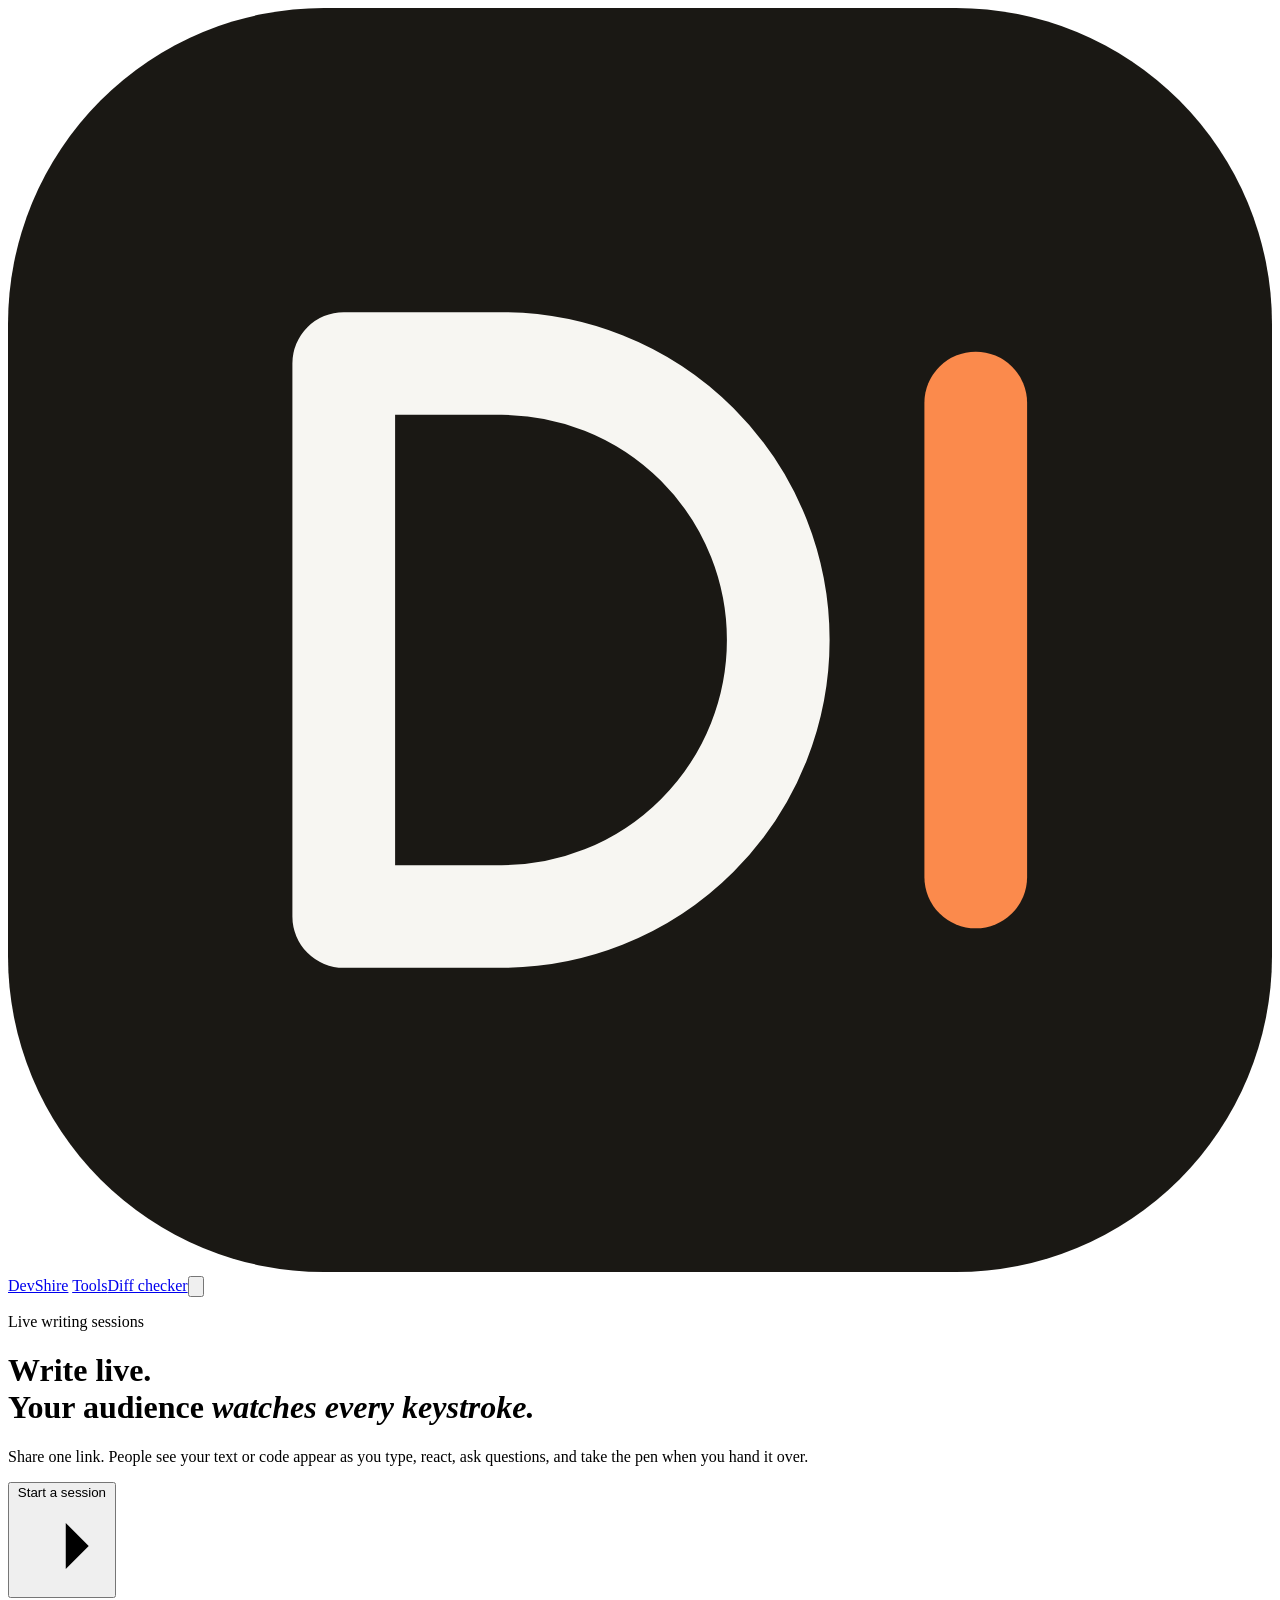
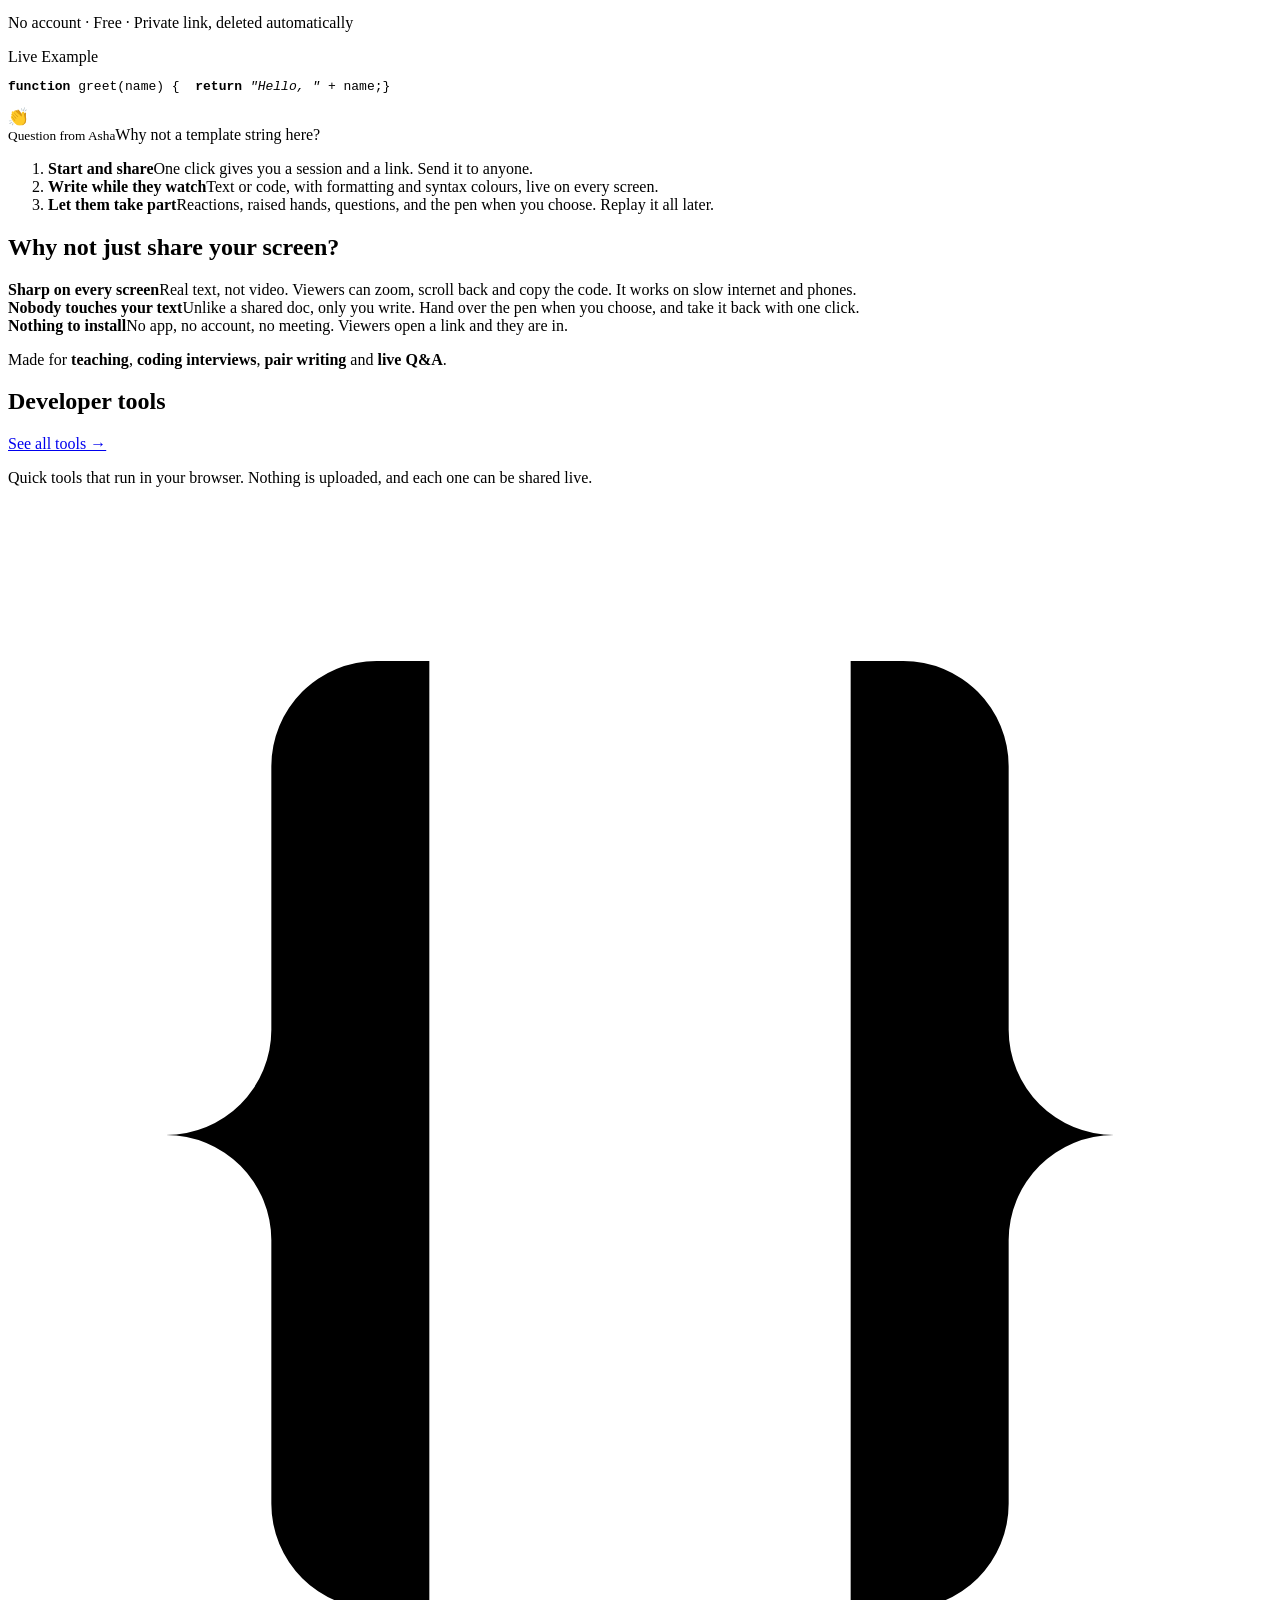
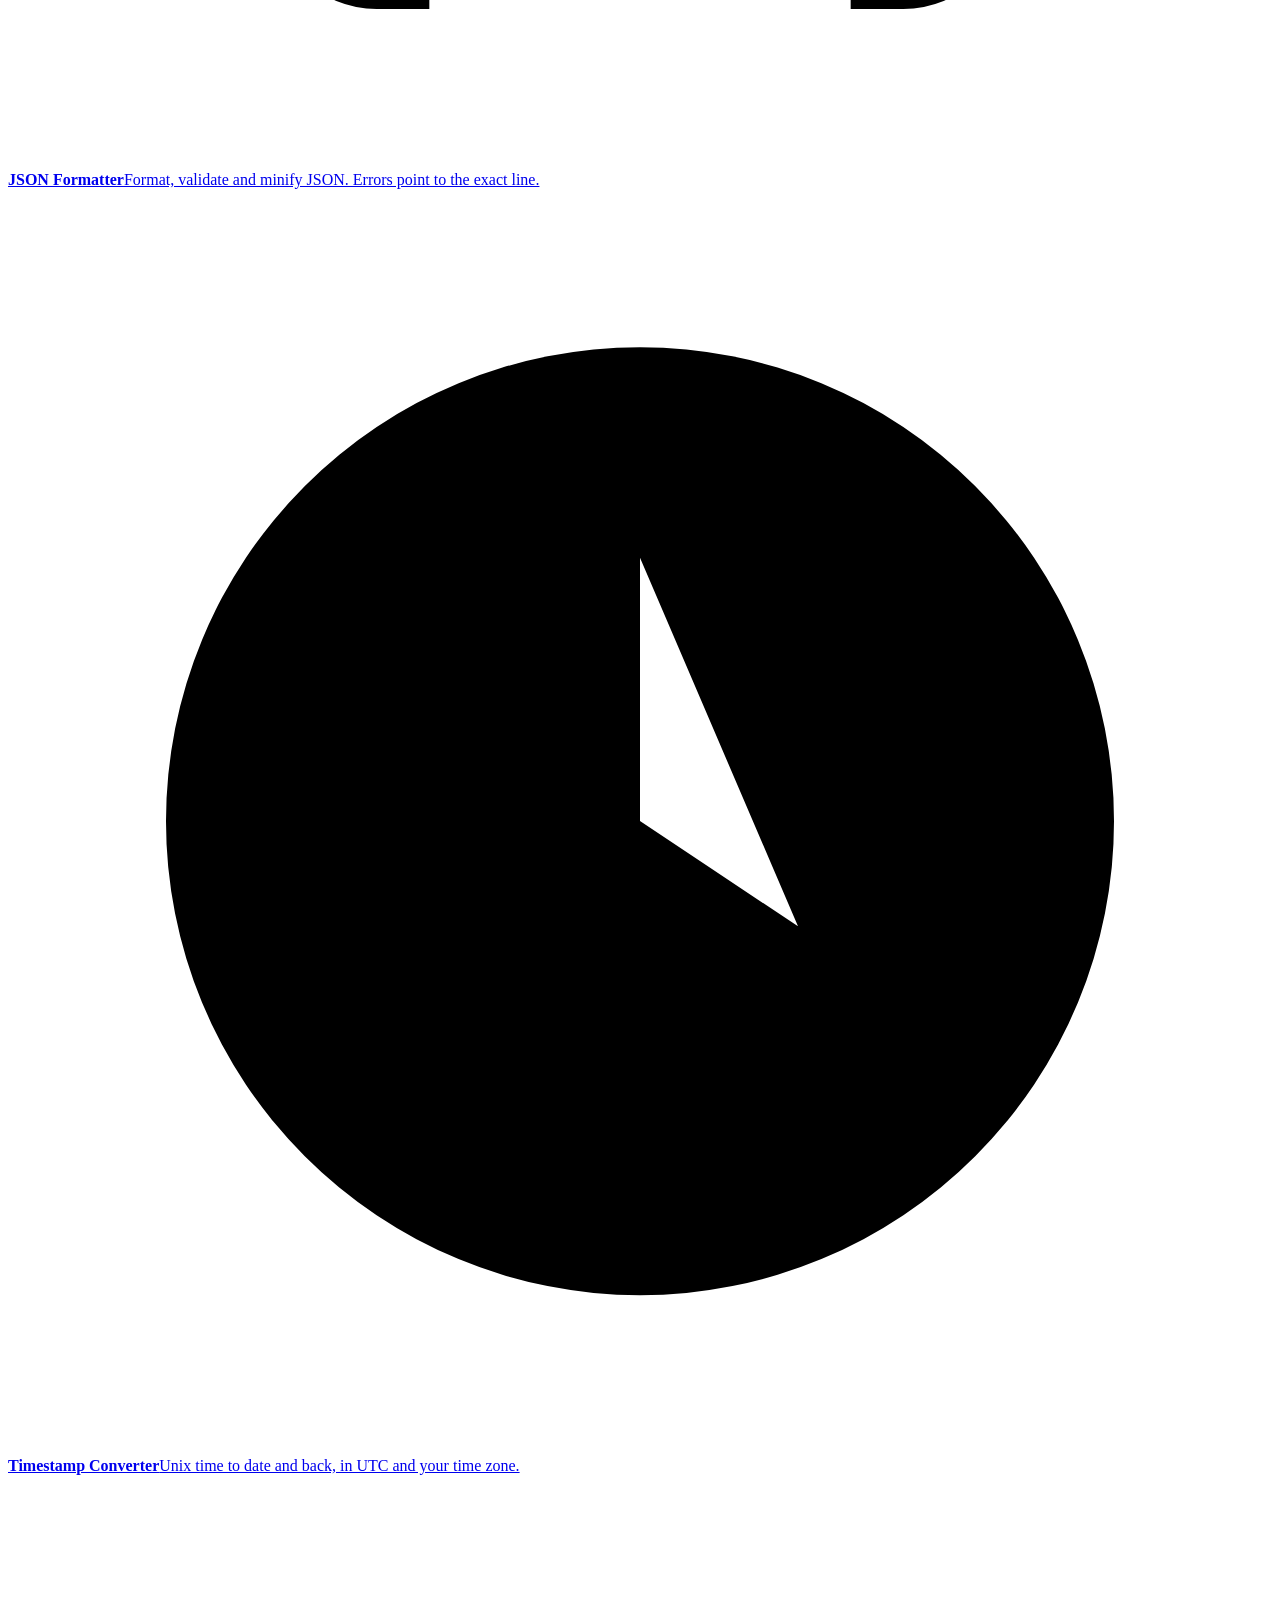
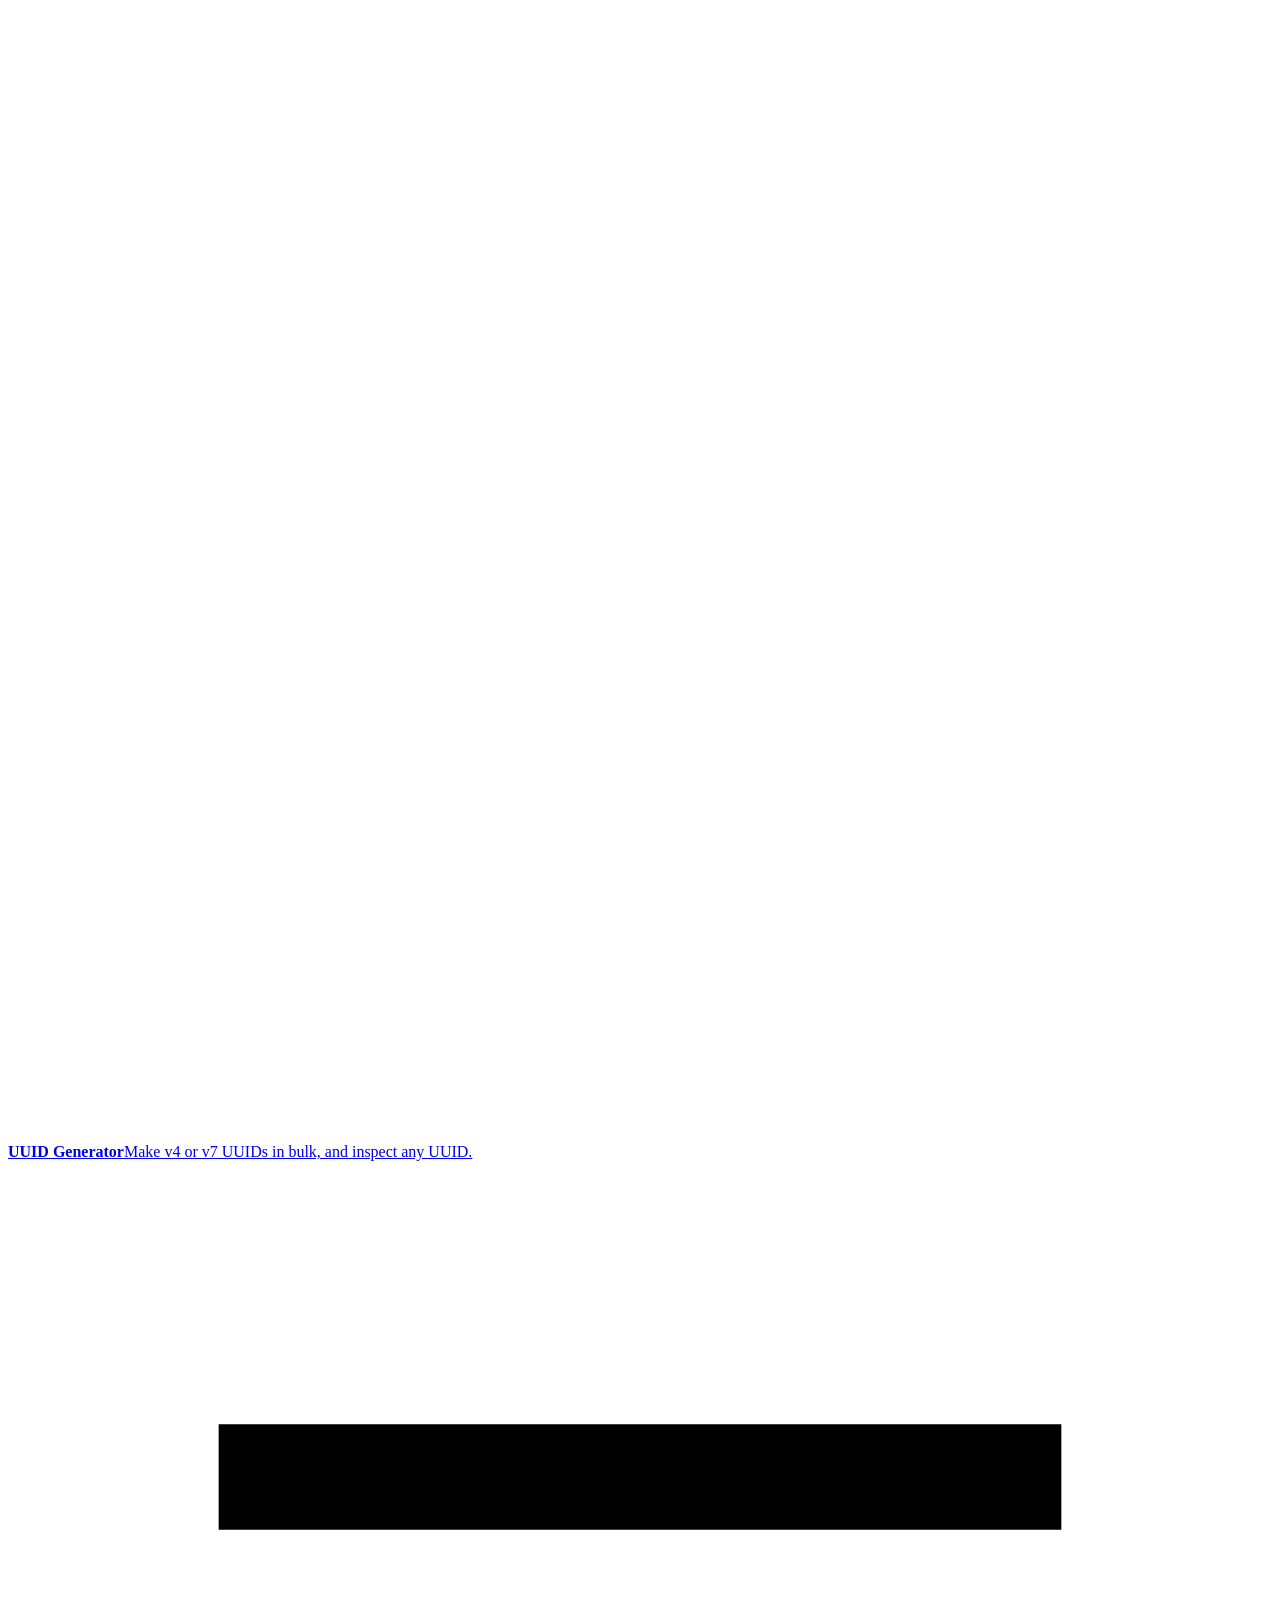
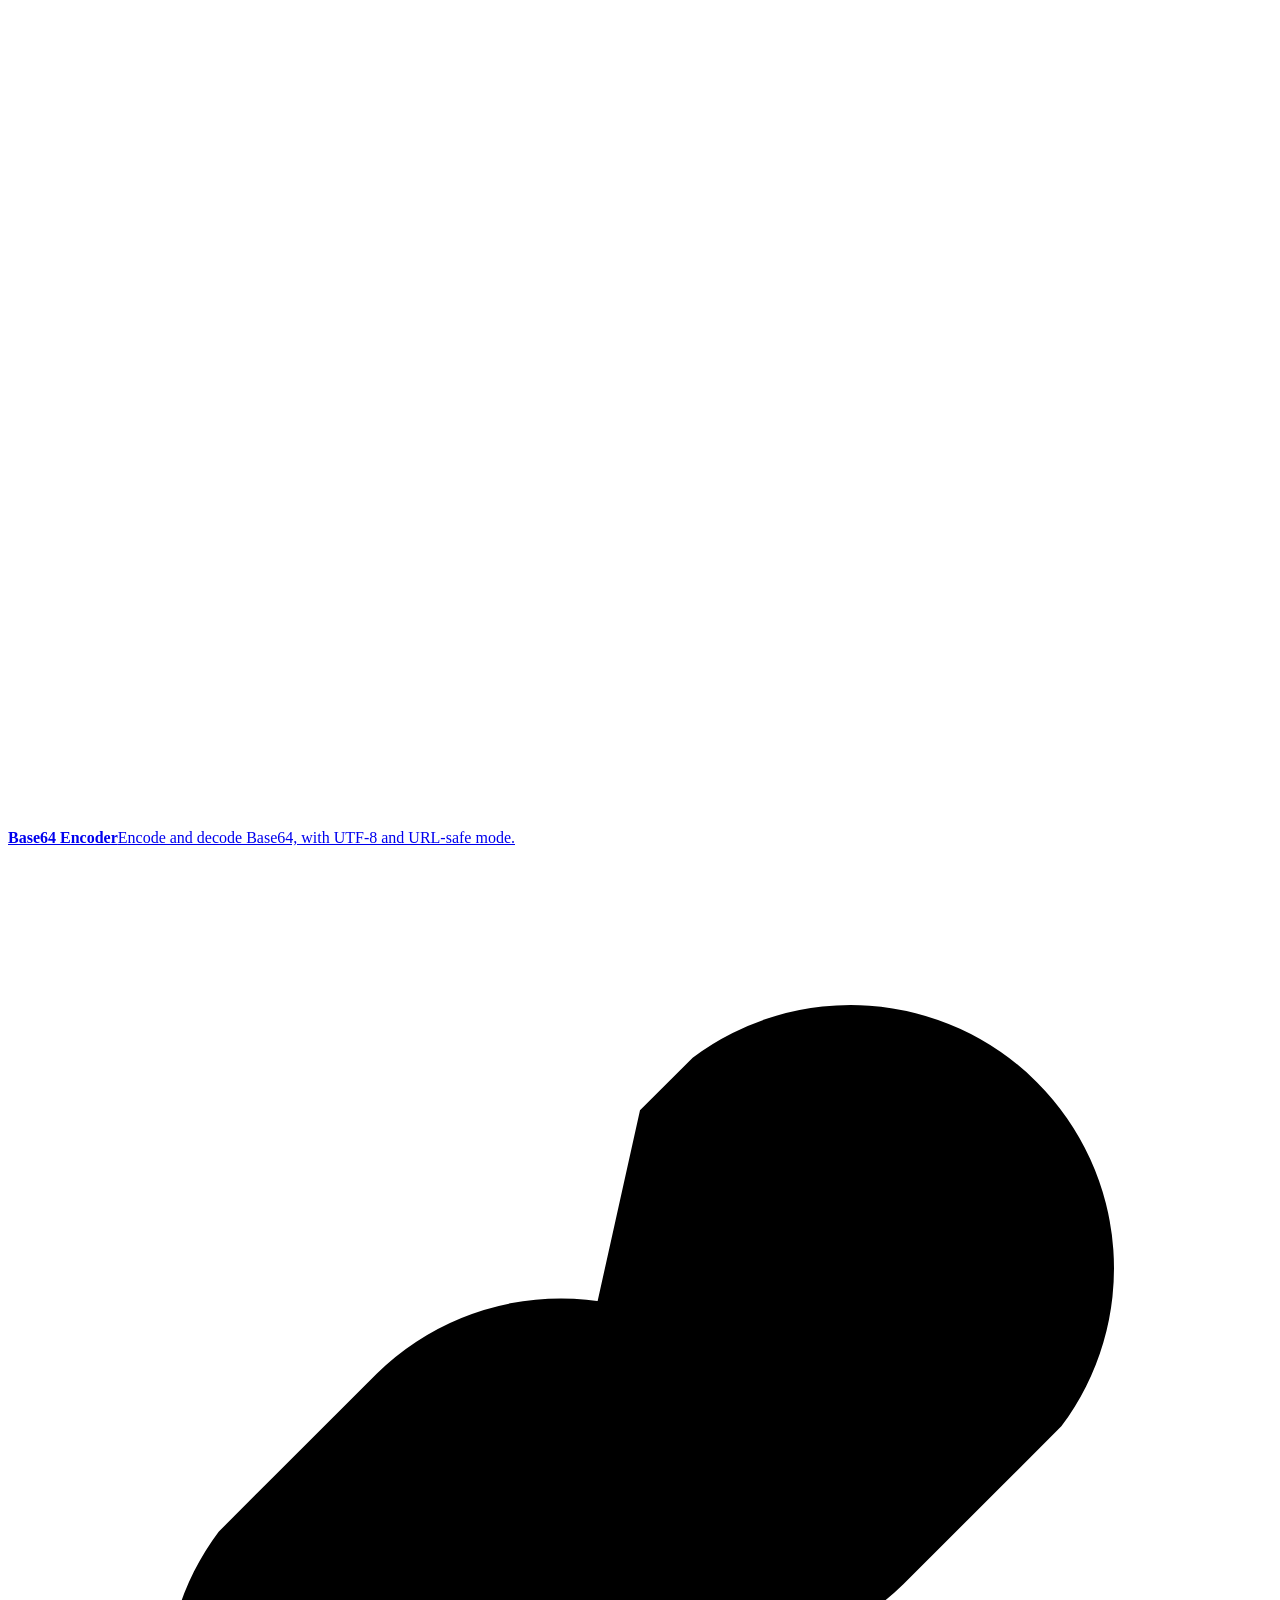
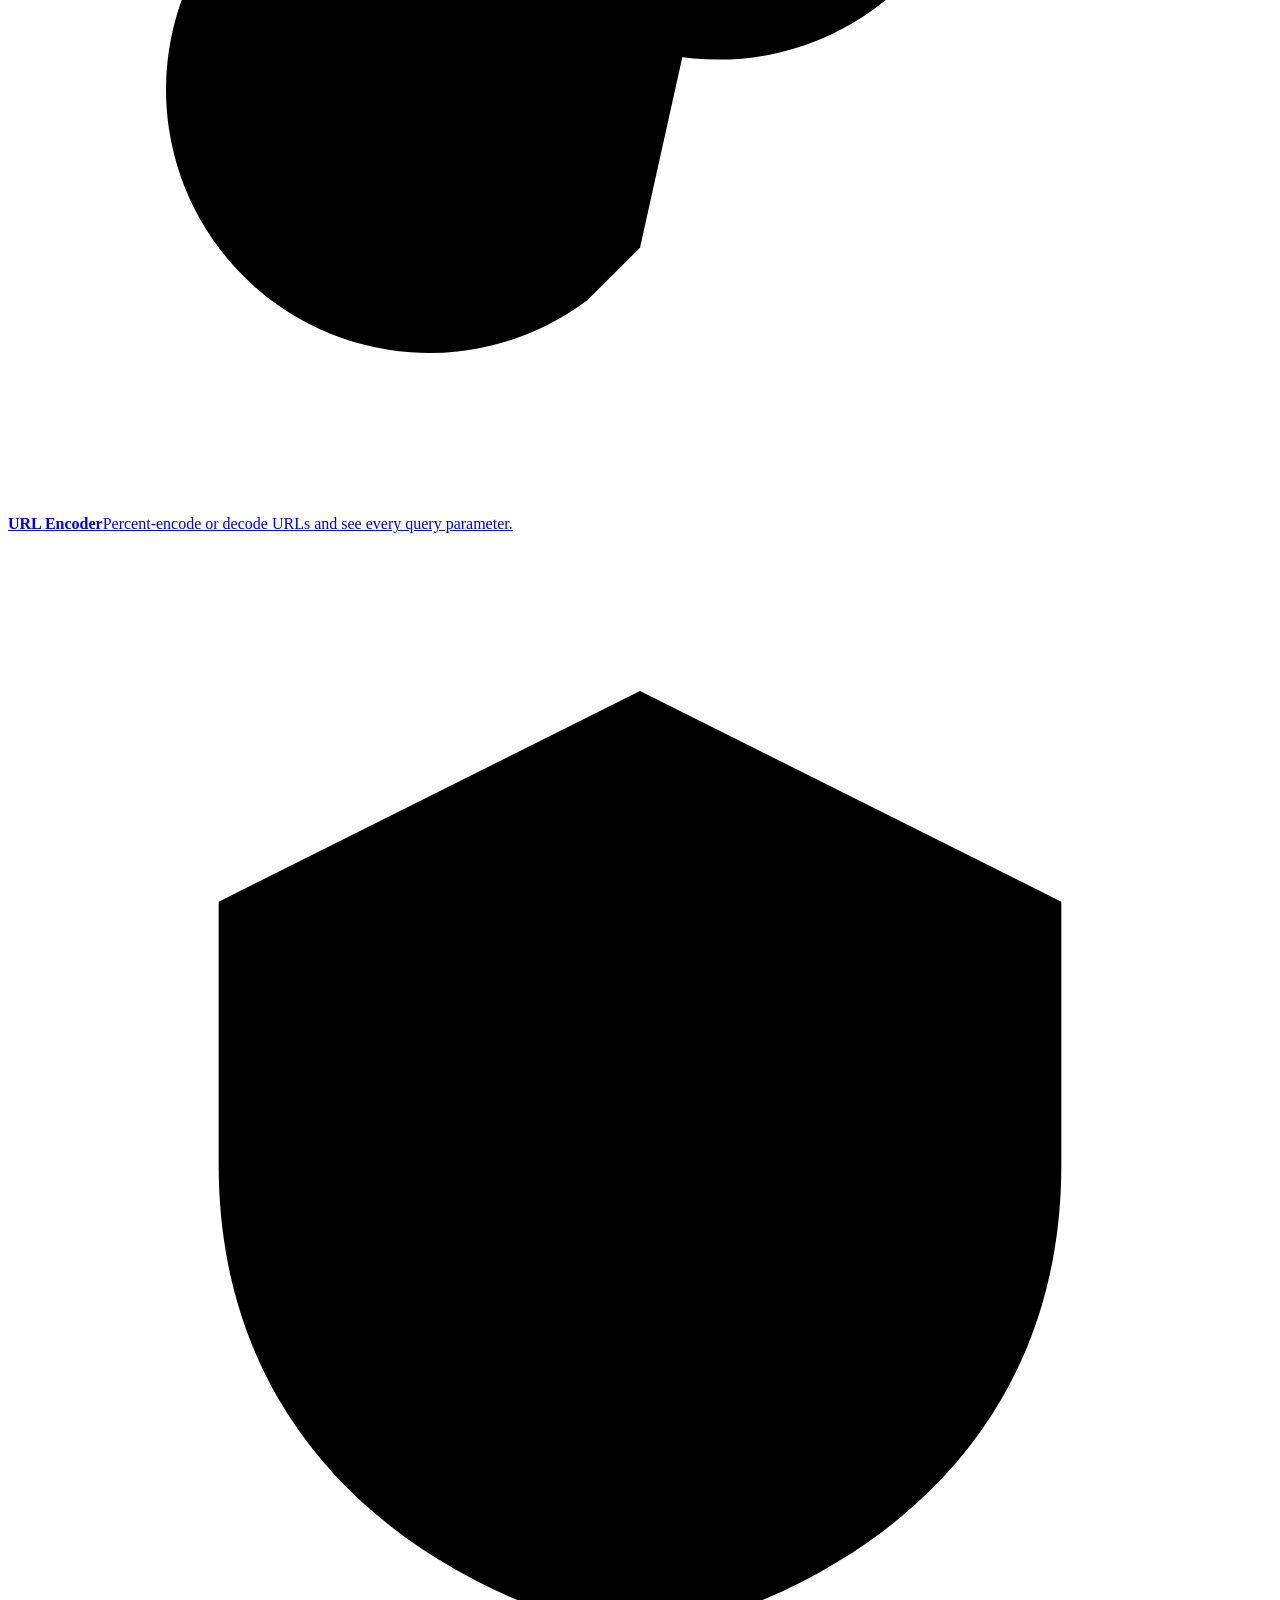
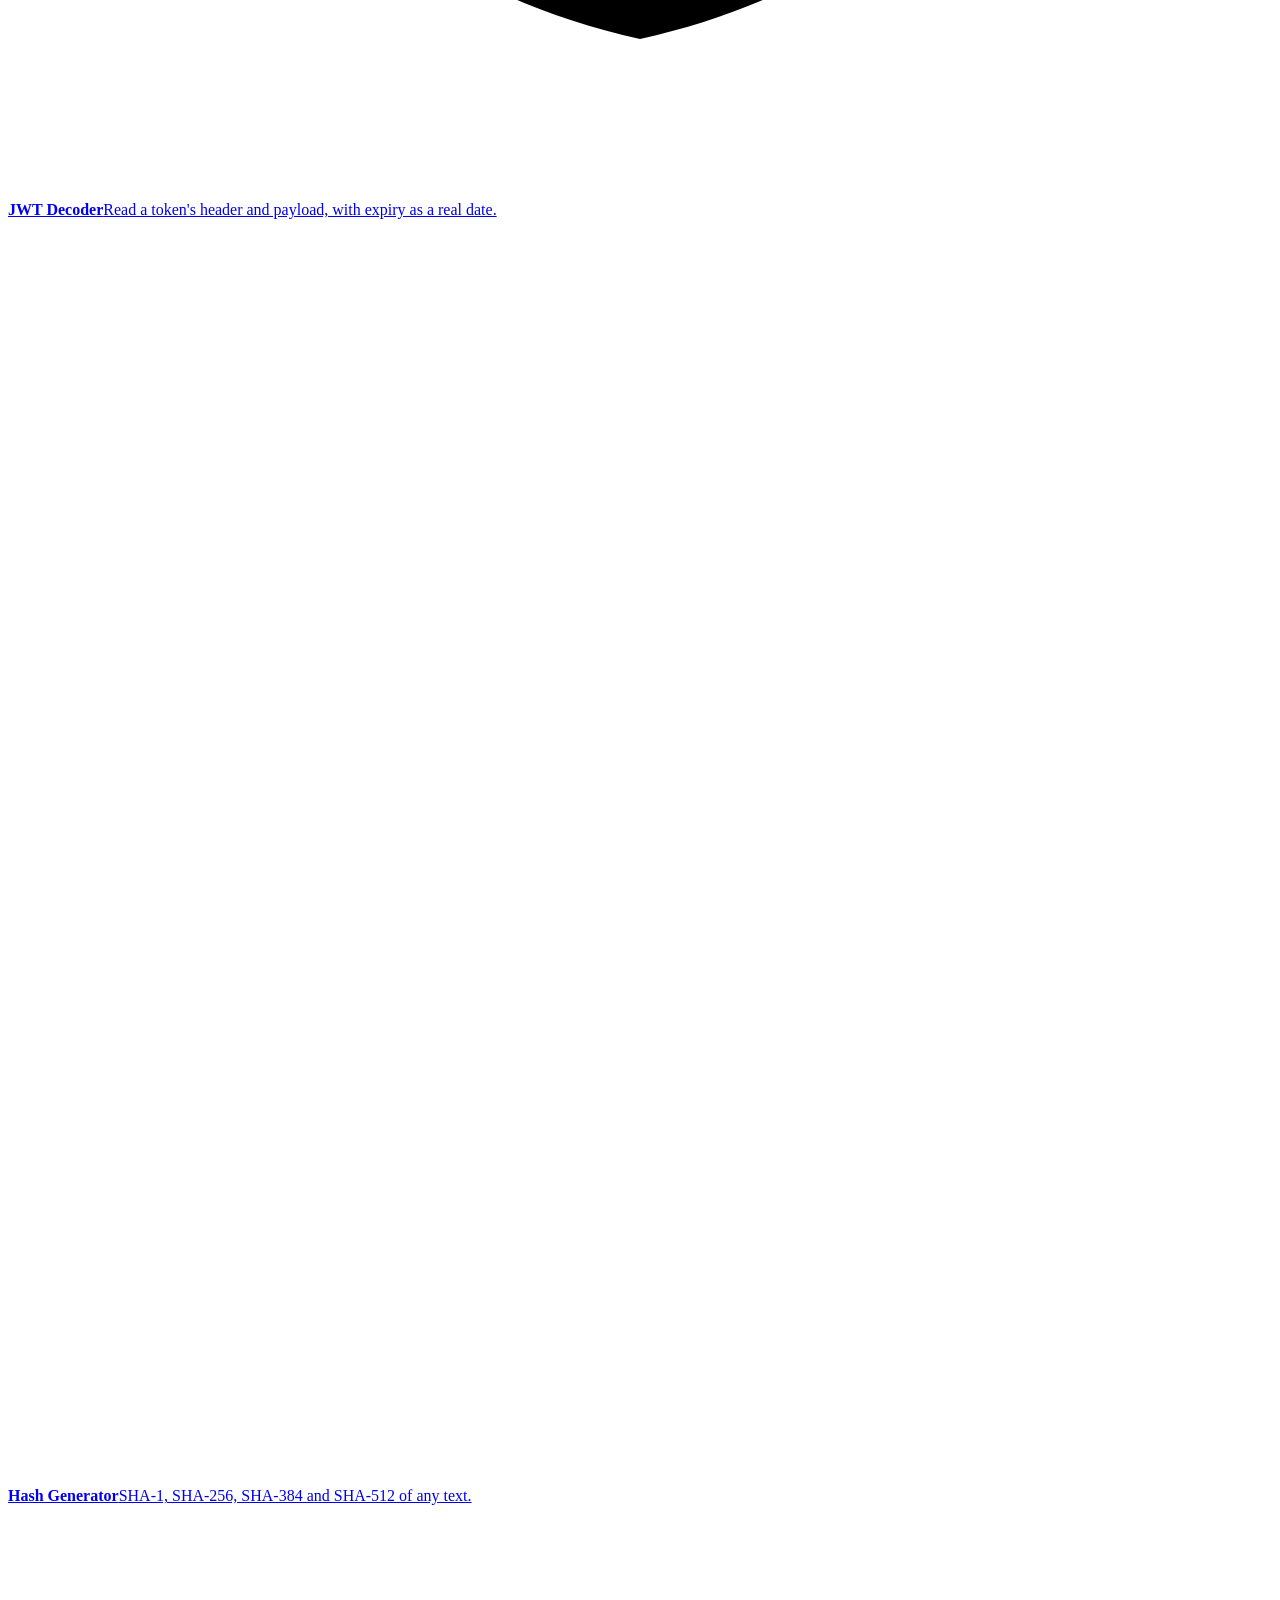
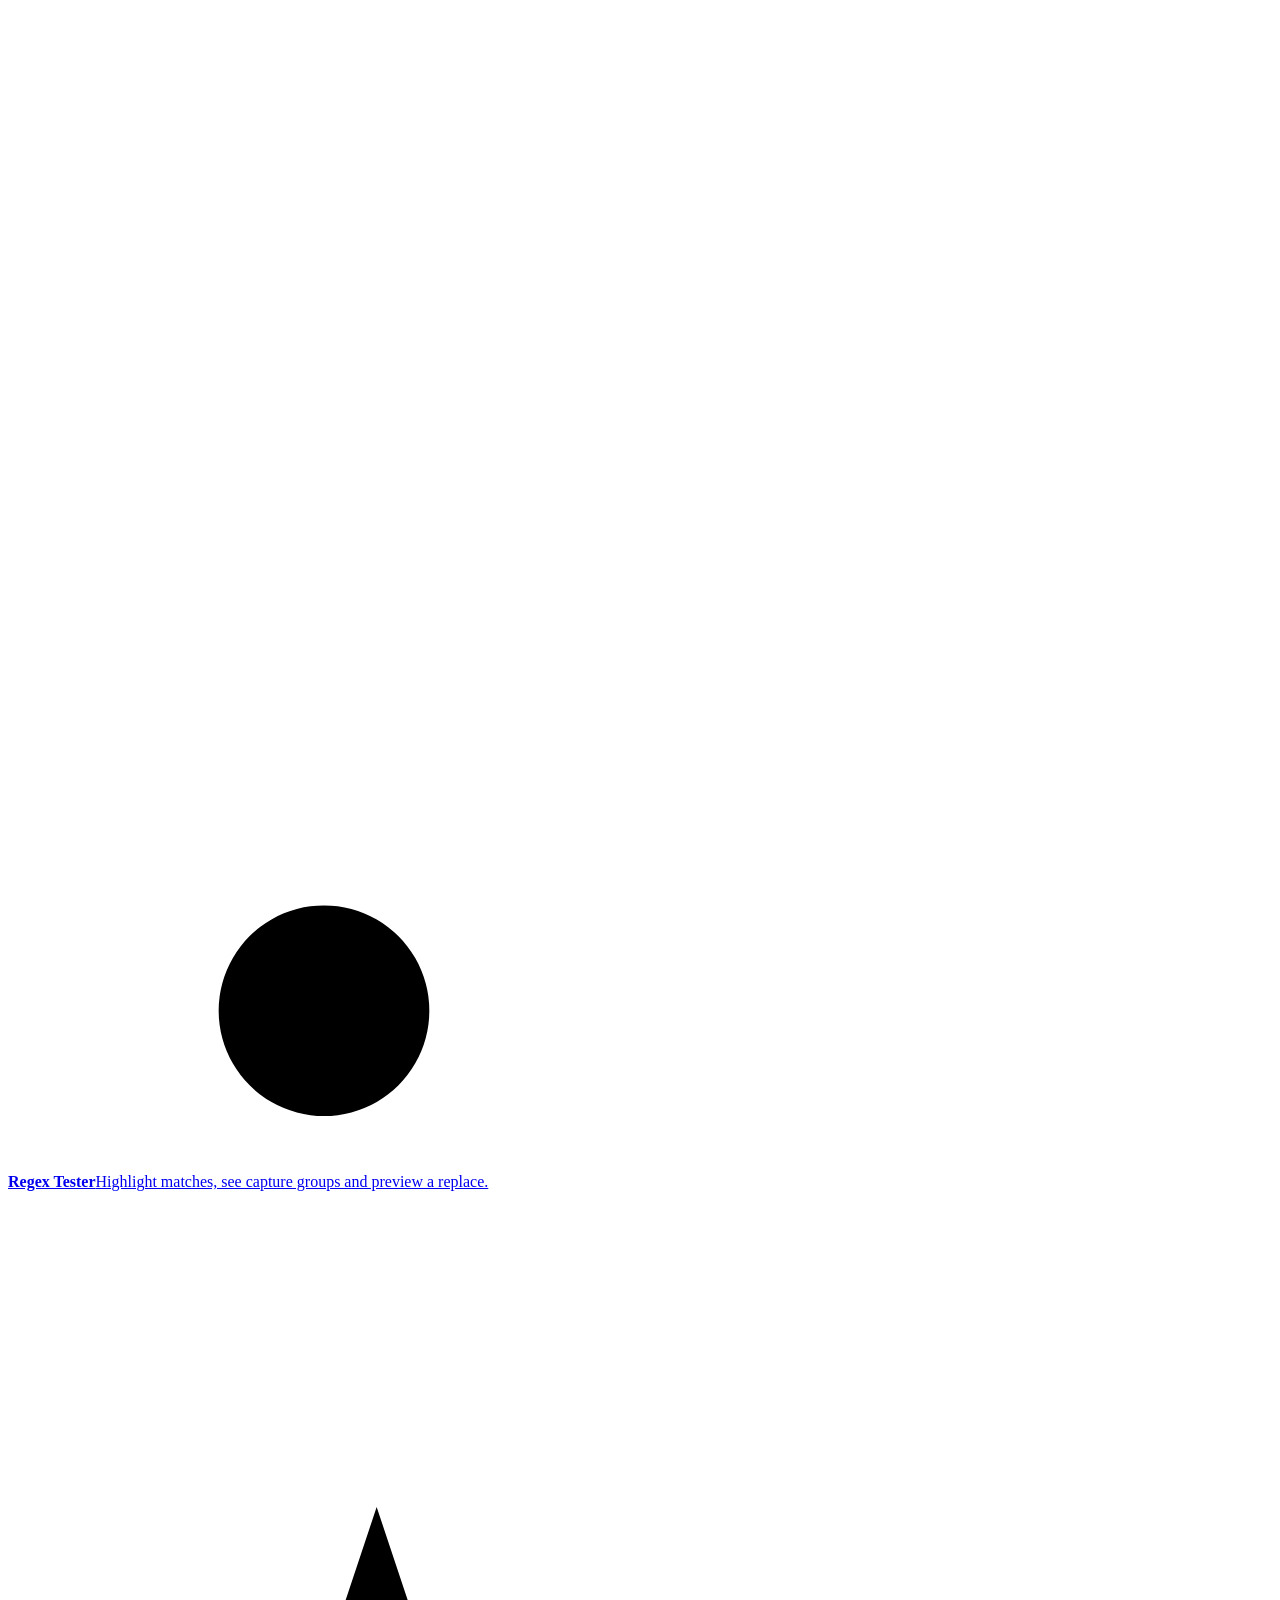
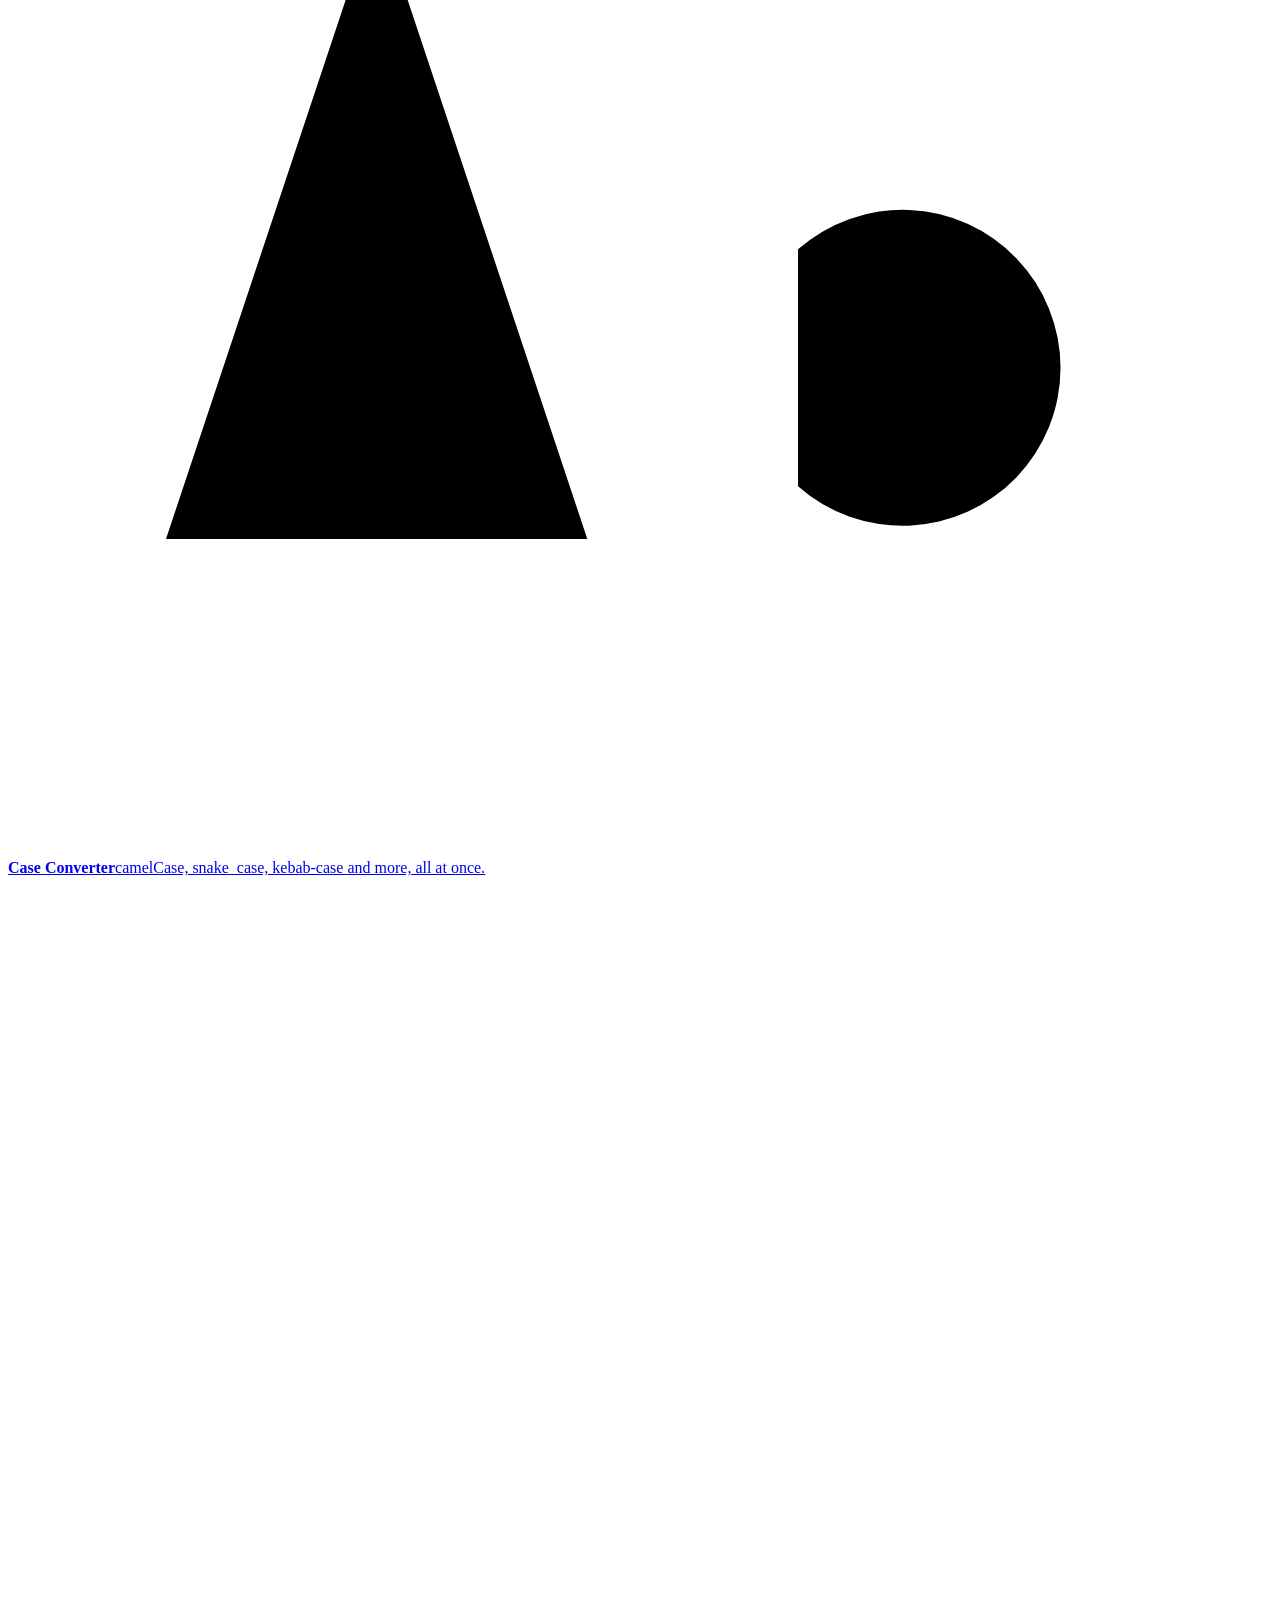
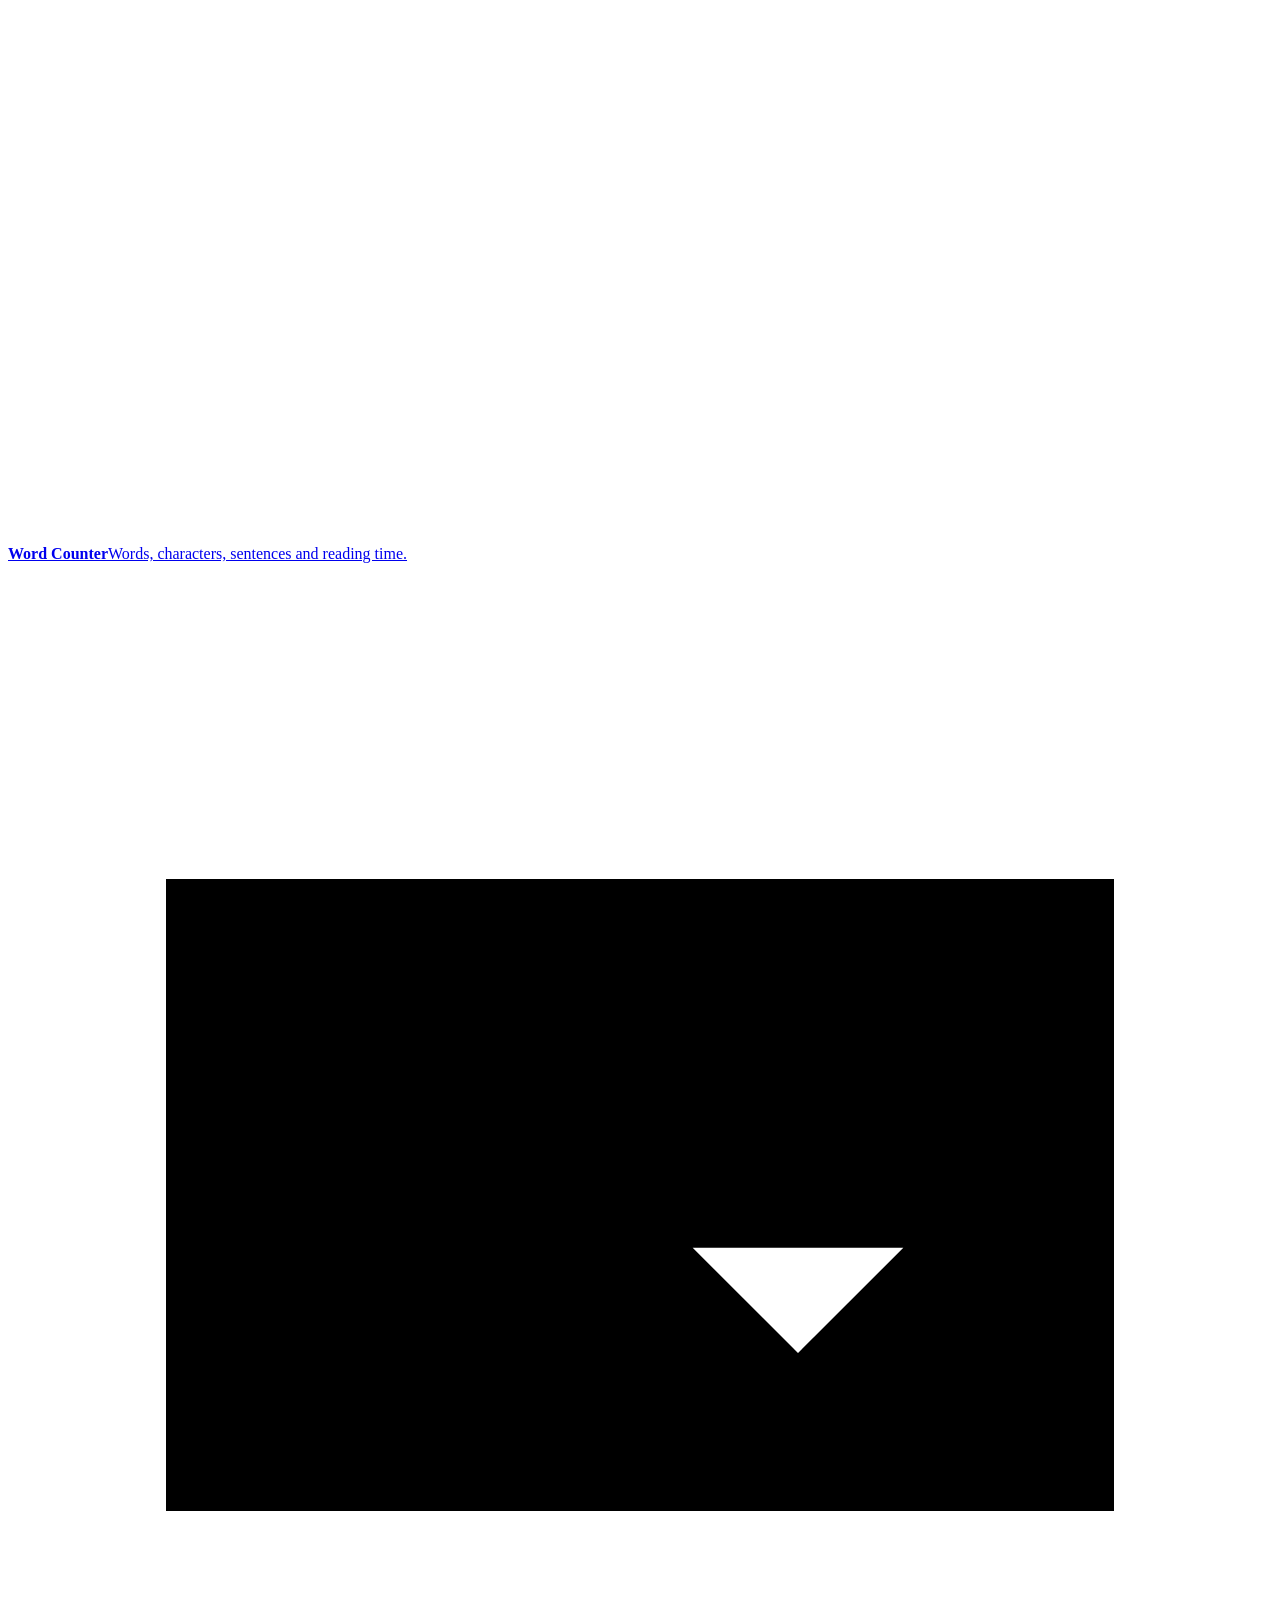
==== commit aa3e4465: "Add files via upload" ====
--- a/web/index.html
+++ b/web/index.html
@@ -73,11 +73,11 @@
   <section class="home-tools">
     <div class="home-tools-head"><h2>Developer tools</h2><a href="/tools">See all tools →</a></div>
     <p class="muted">Quick tools that run in your browser. Nothing is uploaded, and each one can be shared live.</p>
-    <div class="tl-cards"><a class="tl-card" href="/tools/json"><span class="tl-ico"><svg class="icon" viewBox="0 0 24 24" aria-hidden="true"><path d="M8 3H7a2 2 0 0 0-2 2v5a2 2 0 0 1-2 2 2 2 0 0 1 2 2v5a2 2 0 0 0 2 2h1M16 3h1a2 2 0 0 1 2 2v5a2 2 0 0 0 2 2 2 2 0 0 0-2 2v5a2 2 0 0 1-2 2h-1"/></svg></span><b>JSON Formatter</b><span class="muted">Format, validate and minify JSON. Errors point to the exact line.</span></a><a class="tl-card" href="/tools/timestamp"><span class="tl-ico"><svg class="icon" viewBox="0 0 24 24" aria-hidden="true"><path d="M12 7v5l3 2M21 12a9 9 0 1 1-18 0 9 9 0 0 1 18 0z"/></svg></span><b>Timestamp Converter</b><span class="muted">Unix time to date and back, in UTC and your time zone.</span></a><a class="tl-card" href="/tools/base64"><span class="tl-ico"><svg class="icon" viewBox="0 0 24 24" aria-hidden="true"><path d="M4 7V5h16v2M9 19h6M12 5v14"/></svg></span><b>Base64 Encoder</b><span class="muted">Encode and decode Base64, with UTF-8 and URL-safe mode.</span></a><a class="tl-card" href="/tools/url"><span class="tl-ico"><svg class="icon" viewBox="0 0 24 24" aria-hidden="true"><path d="M10 14a5 5 0 0 0 7 0l3-3a5 5 0 0 0-7-7l-1 1M14 10a5 5 0 0 0-7 0l-3 3a5 5 0 0 0 7 7l1-1"/></svg></span><b>URL Encoder</b><span class="muted">Percent-encode or decode URLs and see every query parameter.</span></a><a class="tl-card" href="/tools/jwt"><span class="tl-ico"><svg class="icon" viewBox="0 0 24 24" aria-hidden="true"><path d="M12 3l8 4v5c0 5-3.5 8-8 9-4.5-1-8-4-8-9V7z"/></svg></span><b>JWT Decoder</b><span class="muted">Read a token&#39;s header and payload, with expiry as a real date.</span></a><a class="tl-card" href="/diff"><span class="tl-ico"><svg class="icon" viewBox="0 0 24 24" aria-hidden="true"><path d="M9 3v18M15 3v18M4 3h16v18H4z"/></svg></span><b>Diff Checker</b><span class="muted">Compare two texts or files and see every change, word by word.</span></a></div>
+    <div class="tl-cards"><a class="tl-card" href="/tools/json"><span class="tl-ico"><svg class="icon" viewBox="0 0 24 24" aria-hidden="true"><path d="M8 3H7a2 2 0 0 0-2 2v5a2 2 0 0 1-2 2 2 2 0 0 1 2 2v5a2 2 0 0 0 2 2h1M16 3h1a2 2 0 0 1 2 2v5a2 2 0 0 0 2 2 2 2 0 0 0-2 2v5a2 2 0 0 1-2 2h-1"/></svg></span><b>JSON Formatter</b><span class="muted">Format, validate and minify JSON. Errors point to the exact line.</span></a><a class="tl-card" href="/tools/timestamp"><span class="tl-ico"><svg class="icon" viewBox="0 0 24 24" aria-hidden="true"><path d="M12 7v5l3 2M21 12a9 9 0 1 1-18 0 9 9 0 0 1 18 0z"/></svg></span><b>Timestamp Converter</b><span class="muted">Unix time to date and back, in UTC and your time zone.</span></a><a class="tl-card" href="/tools/uuid"><span class="tl-ico"><svg class="icon" viewBox="0 0 24 24" aria-hidden="true"><path d="M4 7h16M4 12h16M4 17h10"/></svg></span><b>UUID Generator</b><span class="muted">Make v4 or v7 UUIDs in bulk, and inspect any UUID.</span></a><a class="tl-card" href="/tools/base64"><span class="tl-ico"><svg class="icon" viewBox="0 0 24 24" aria-hidden="true"><path d="M4 7V5h16v2M9 19h6M12 5v14"/></svg></span><b>Base64 Encoder</b><span class="muted">Encode and decode Base64, with UTF-8 and URL-safe mode.</span></a><a class="tl-card" href="/tools/url"><span class="tl-ico"><svg class="icon" viewBox="0 0 24 24" aria-hidden="true"><path d="M10 14a5 5 0 0 0 7 0l3-3a5 5 0 0 0-7-7l-1 1M14 10a5 5 0 0 0-7 0l-3 3a5 5 0 0 0 7 7l1-1"/></svg></span><b>URL Encoder</b><span class="muted">Percent-encode or decode URLs and see every query parameter.</span></a><a class="tl-card" href="/tools/jwt"><span class="tl-ico"><svg class="icon" viewBox="0 0 24 24" aria-hidden="true"><path d="M12 3l8 4v5c0 5-3.5 8-8 9-4.5-1-8-4-8-9V7z"/></svg></span><b>JWT Decoder</b><span class="muted">Read a token&#39;s header and payload, with expiry as a real date.</span></a><a class="tl-card" href="/tools/hash"><span class="tl-ico"><svg class="icon" viewBox="0 0 24 24" aria-hidden="true"><path d="M5 9h14M5 15h14M10 4 8 20M16 4l-2 16"/></svg></span><b>Hash Generator</b><span class="muted">SHA-1, SHA-256, SHA-384 and SHA-512 of any text.</span></a><a class="tl-card" href="/tools/regex"><span class="tl-ico"><svg class="icon" viewBox="0 0 24 24" aria-hidden="true"><path d="M17 3v10M12.7 5.5l8.6 5M12.7 10.5l8.6-5M4 21a2 2 0 1 0 0-.01"/></svg></span><b>Regex Tester</b><span class="muted">Highlight matches, see capture groups and preview a replace.</span></a><a class="tl-card" href="/tools/case"><span class="tl-ico"><svg class="icon" viewBox="0 0 24 24" aria-hidden="true"><path d="M3 18 7 6l4 12M4.5 14h5M15 12.5a3 3 0 1 1 0 4.5V10"/></svg></span><b>Case Converter</b><span class="muted">camelCase, snake_case, kebab-case and more, all at once.</span></a><a class="tl-card" href="/tools/words"><span class="tl-ico"><svg class="icon" viewBox="0 0 24 24" aria-hidden="true"><path d="M4 6h16M4 10h16M4 14h10M4 18h7"/></svg></span><b>Word Counter</b><span class="muted">Words, characters, sentences and reading time.</span></a><a class="tl-card" href="/tools/markdown"><span class="tl-ico"><svg class="icon" viewBox="0 0 24 24" aria-hidden="true"><path d="M3 6h18v12H3zM7 15V9l2 2 2-2v6M15 9v6M13 13l2 2 2-2"/></svg></span><b>Markdown Preview</b><span class="muted">Write Markdown and see it rendered as you type.</span></a><a class="tl-card" href="/diff"><span class="tl-ico"><svg class="icon" viewBox="0 0 24 24" aria-hidden="true"><path d="M9 3v18M15 3v18M4 3h16v18H4z"/></svg></span><b>Diff Checker</b><span class="muted">Compare two texts or files and see every change, word by word.</span></a></div>
   </section>
 </main>
 <footer class="foot tl-foot">
-  <div class="tl-foot-cols"><div><b>Data</b><a href="/tools/json">JSON Formatter</a><a href="/tools/timestamp">Timestamp Converter</a></div><div><b>Encode</b><a href="/tools/base64">Base64 Encoder</a><a href="/tools/url">URL Encoder</a><a href="/tools/jwt">JWT Decoder</a></div><div><b>Text</b><a href="/diff">Diff Checker</a></div>
+  <div class="tl-foot-cols"><div><b>Data</b><a href="/tools/json">JSON Formatter</a><a href="/tools/timestamp">Timestamp Converter</a><a href="/tools/uuid">UUID Generator</a></div><div><b>Encode</b><a href="/tools/base64">Base64 Encoder</a><a href="/tools/url">URL Encoder</a><a href="/tools/jwt">JWT Decoder</a><a href="/tools/hash">Hash Generator</a></div><div><b>Text</b><a href="/tools/regex">Regex Tester</a><a href="/tools/case">Case Converter</a><a href="/tools/words">Word Counter</a><a href="/tools/markdown">Markdown Preview</a><a href="/diff">Diff Checker</a></div>
     <div><b>DevShire</b><a href="/">Live sessions</a><a href="/tools">All tools</a><a href="/privacy">Privacy</a><a href="https://github.com/GaneshBalki/livetype">GitHub</a></div></div>
 </footer>
 </body>
